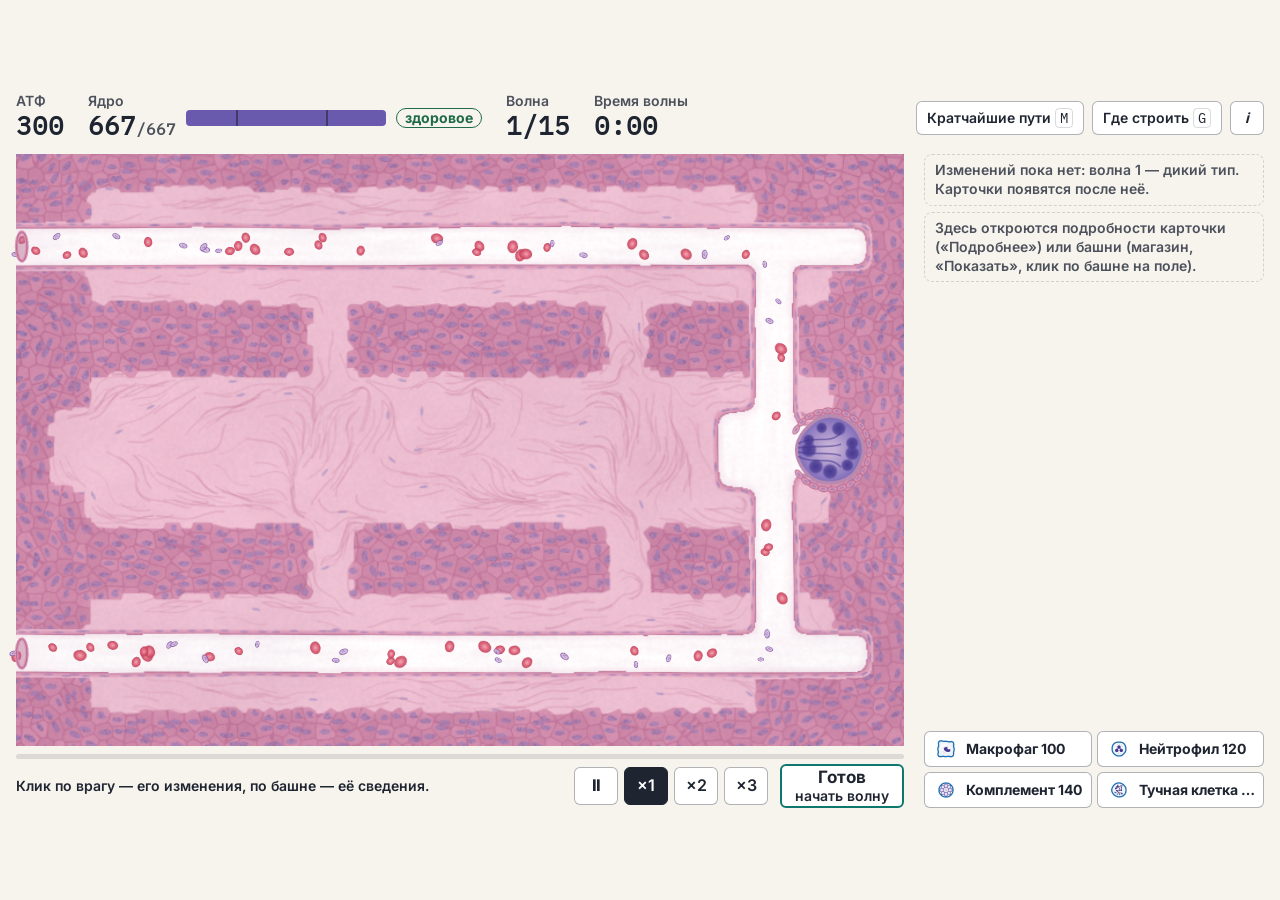
==== index.html @ c832f94b "Playtest build from e0ecde8" ====
<!doctype html>
<html lang="ru">
  <head>
    <meta charset="utf-8" />
    <meta name="viewport" content="width=device-width, initial-scale=1" />
    <title>Антиген</title>
    <script type="module" crossorigin src="./assets/main-DilLWO0G.js"></script>
    <link rel="modulepreload" crossorigin href="./assets/palette-DT21u18W.js">
    <link rel="modulepreload" crossorigin href="./assets/State-3sV0XrC-.js">
    <link rel="modulepreload" crossorigin href="./assets/MeshGeometry-Dhbknui1.js">
    <link rel="modulepreload" crossorigin href="./assets/split-Qk2FD0pM.js">
    <link rel="modulepreload" crossorigin href="./assets/playback-ByCJbk6J.js">
    <link rel="modulepreload" crossorigin href="./assets/dispatch-CXac1WGy.js">
    <link rel="modulepreload" crossorigin href="./assets/Filter-kB4V2wvN.js">
    <link rel="modulepreload" crossorigin href="./assets/palette-css-BY85Wzkj.js">
    <link rel="stylesheet" crossorigin href="./assets/split-1DLoqM17.css">
  </head>
  <!--
    `data-antigen-page` — метка страницы для спеков оснастки (T-0.6.6). Та же, что у `parity.html`, и
    по той же причине: `vite preview` отдаёт на ненайденный путь запасной `index.html` со статусом
    200, поэтому кода ответа для опознания страницы не хватает. Спек полного забега проверяет метку
    до ожидания хука — иначе подмена страницы читалась бы таймаутом ожидания, а не отказом.
  -->
  <body data-antigen-page="game">
    <!--
      Шесть элементов раскладки §14.3. Порядок в разметке — порядок колонок grid: канвас поля в
      первой, панель во второй. Четыре оставшихся слоя позиционируются абсолютно и из потока grid
      выпадают, поэтому их место в разметке на раскладку не влияет, а `z-index` задан в layout.css
      колонкой `z` той же таблицы.
    -->
    <div id="app">
      <canvas id="field"></canvas>
      <div id="panel"></div>
      <div id="hud"></div>
      <div id="screen"></div>
      <div id="modal"></div>
      <div id="toast"></div>
    </div>
  </body>
</html>
---- assets/split-1DLoqM17.css ----
@font-face{font-family:Inter;font-style:normal;font-weight:600;font-display:swap;src:url(../fonts/inter-semibold-latin-cyrillic.woff2) format("woff2")}@font-face{font-family:Inter;font-style:normal;font-weight:700;font-display:swap;src:url(../fonts/inter-bold-latin-cyrillic.woff2) format("woff2")}@font-face{font-family:IBM Plex Mono;font-style:normal;font-weight:400;font-display:swap;src:url(../fonts/ibm-plex-mono-regular-latin-cyrillic.woff2) format("woff2")}:root{--ui-scale: 1;font-size:calc(14px * var(--ui-scale))}:root{--font-ui: "Inter", system-ui, Arial, sans-serif;--font-mono: "IBM Plex Mono", ui-monospace, Menlo, monospace;--line: color-mix(in srgb, var(--c-ui) 16%, transparent);--line-strong: color-mix(in srgb, var(--c-ui) 35%, transparent);--shadow: color-mix(in srgb, var(--c-ink) 15%, transparent)}html,body{margin:0;height:100%}body{font-family:var(--font-ui);font-weight:600;color:var(--c-ui);background:var(--c-bg);overflow:hidden}@media (max-width: 959px),(max-height: 539px){body{overflow:auto}}#app{position:relative;height:100dvh}#app{min-width:720px;min-height:405px}#field{position:absolute;left:0;top:0;display:block}#hud{position:absolute;top:0;right:0;bottom:0;left:0;z-index:10;pointer-events:none}#hud button,#hud .bar{pointer-events:auto}#hud:has(.info[data-open=true]){z-index:25}#panel{position:absolute;z-index:20;pointer-events:auto;box-sizing:border-box}#panel,.bar,.chips,.ttag,.ctip,.note{transform-origin:0 0}.winnote{position:absolute;left:0;right:0;top:0;margin:0;padding:4px 12px;font-size:14px;line-height:20px;text-align:center;background:var(--c-ui);color:var(--c-surface)}#screen{position:absolute;top:0;right:0;bottom:0;left:0;z-index:30;pointer-events:auto}#modal{position:absolute;top:0;right:0;bottom:0;left:0;z-index:40;pointer-events:auto}#toast{position:absolute;top:0;right:0;bottom:0;left:0;z-index:50;pointer-events:none}#screen:empty,#modal:empty{pointer-events:none}button{font:600 14px var(--font-ui);color:var(--c-ui);background:var(--c-surface);border:1.5px solid var(--line-strong);border-radius:6px;padding:3px 10px;cursor:pointer;line-height:1.2}button:hover:not(:disabled){border-color:var(--c-ui)}button:disabled,button[aria-disabled=true]{color:var(--c-disabled-text);background:var(--c-disabled-bg);border-color:var(--line)}button:disabled{cursor:default}button[aria-pressed=true]{background:var(--c-ui);color:var(--c-surface);border-color:var(--c-ui)}:focus-visible{outline:3px solid var(--c-focus);outline-offset:2px}.kbd{font:400 14px var(--font-mono);border:1px solid var(--line);border-radius:4px;padding:0 4px;background:var(--c-surface);color:var(--c-ui)}button[aria-pressed=true] .kbd{background:transparent;color:var(--c-surface);border-color:color-mix(in srgb,var(--c-surface) 60%,transparent)}.ticon{width:22px;height:22px;flex:none}.top{position:absolute;box-sizing:border-box;display:flex;align-items:center;gap:24px}.stat{display:flex;flex-direction:column;line-height:1.05}.stat__k{font-size:14px;font-weight:600;color:var(--c-muted)}.stat__v{font:700 26px var(--font-mono);font-variant-numeric:tabular-nums}.stat__v small{font-size:16px;color:var(--c-muted)}.core{flex-direction:row;align-items:center;gap:10px}.corebar{position:relative;width:200px;height:16px;border-radius:4px;background:color-mix(in srgb,var(--c-ui) 12%,transparent);overflow:hidden}.corebar__fill{position:absolute;left:0;top:0;bottom:0;background:var(--c-core-bar)}.corebar[data-state=critical] .corebar__fill{background:var(--c-danger)}.corebar__loss{position:absolute;top:0;bottom:0;background:var(--c-core-loss)}.corebar__tick{position:absolute;top:0;bottom:0;width:2px;background:var(--c-ui);opacity:.55}.state-pill{font-size:14px;font-weight:700;padding:2px 8px;border-radius:10px;border:1.5px solid currentColor;white-space:nowrap}.state-pill[data-state=healthy]{color:var(--c-state-healthy)}.state-pill[data-state=damaged]{color:var(--c-state-damaged)}.state-pill[data-state=critical]{color:var(--c-surface);background:var(--c-state-critical);border-color:var(--c-state-critical)}.tools{margin-left:auto;display:flex;gap:8px;align-items:center}.tools button{white-space:nowrap;height:34px}.info{position:relative}.info__button{width:34px;padding:0;font-style:italic;font-weight:700}.info__tip{display:none;position:absolute;right:0;top:42px;width:320px;background:var(--c-surface);border:1px solid var(--line);border-radius:8px;padding:10px 12px;font-size:14px;line-height:1.4;box-shadow:0 4px 14px var(--shadow);z-index:5}.info__tip p{margin:0 0 6px}.info__seed{font-family:var(--font-mono)}.info[data-open=true] .info__tip{display:block}.top:has(.info[data-open=true]){z-index:1}.small .top{gap:14px}.small .stat__v{font-size:22px}.small .corebar{width:140px}.small .tools .kbd{display:none}.small .tools button{height:32px;padding:3px 8px}.panel{display:flex;flex-direction:column;gap:6px;height:100%;box-sizing:border-box;padding:0 0 2px;font-size:14px}.panel__head{margin:0;font-size:16px;font-weight:700;line-height:22px;flex:none}.panel__empty{margin:0;color:var(--c-muted);line-height:1.35;border:1.5px dashed var(--line);border-radius:8px;padding:6px 10px}.cards{display:flex;flex-direction:column;gap:6px;flex:none;margin:0;padding:0;list-style:none}.card{background:var(--c-surface);border:1.5px solid var(--line);border-radius:8px;padding:5px 9px 6px;display:flex;flex-direction:column;gap:3px;container-type:inline-size}.card__r1,.card__r3{display:flex;align-items:center;gap:8px;height:28px}.card__title{font-size:15px;font-weight:700;white-space:nowrap;flex:none}.card__count{flex:1;min-width:0;font-size:14px;color:var(--c-muted);white-space:nowrap;overflow:hidden;text-overflow:ellipsis}.card__count-short{display:none}@container (max-width: 250px){.card__count-full{display:none}.card__count-short{display:inline}}.card__r2{display:grid;grid-template-columns:minmax(0,1fr) auto;grid-template-rows:19px 26px;column-gap:8px;row-gap:1px;align-items:center;font-size:14px;line-height:19px}.card__change{grid-column:1 / 3;display:flex;gap:6px;min-width:0}.card__change b,.card__danger{white-space:nowrap;overflow:hidden;text-overflow:ellipsis}.card__gen{white-space:nowrap;color:var(--c-muted)}.card__danger{color:var(--c-muted)}.card__more{grid-column:2;grid-row:2;height:26px;padding:1px 9px}.card__answer{flex:1;min-width:0;font-size:14px;white-space:nowrap;overflow:hidden;text-overflow:ellipsis}.card button{flex:none;height:28px;padding:2px 9px;white-space:nowrap}.card__more[aria-expanded=true]{background:var(--c-open-bg);border-color:var(--c-accent);color:var(--c-ui)}.card[data-active=true]{border-color:var(--c-ui);box-shadow:0 0 0 2px var(--line-strong)}.card[data-open=true]{box-shadow:inset 4px 0 0 var(--c-accent)}.card[data-active=true][data-open=true]{box-shadow:0 0 0 2px var(--line-strong),inset 4px 0 0 var(--c-accent)}.card[data-linked=true]{outline:2px dashed var(--line-strong);outline-offset:-4px}.small .card__title{font-size:14px}.small .card button{padding:2px 7px}.small .panel__head{display:none}.small .panel,.small .cards,.small .lower{gap:5px}.small .card{padding:4px 8px 5px;gap:2px}.lower{flex:1;min-height:0;display:flex;flex-direction:column;gap:6px;position:relative}.dz{flex:1;min-height:0;overflow:hidden auto;overscroll-behavior:contain}.dz__below{position:sticky;bottom:0;text-align:right;font-size:14px;font-weight:600;line-height:20px;padding:10px 8px 0;background:linear-gradient(transparent,var(--c-bg) 55%);pointer-events:none}.hint{margin:0;font-size:14px;line-height:1.35;color:var(--c-muted);border:1.5px dashed var(--line);border-radius:8px;padding:6px 10px}.detail{position:relative;background:var(--c-surface);border:1.5px solid var(--c-ui);border-radius:8px;padding:6px 34px 8px 10px;font-size:14px;line-height:1.4}.detail__title{font-size:15px;font-weight:700;margin:0 0 2px}.detail p{margin:4px 0 0}.detail__note{color:var(--c-warn)}.detail__x,.ctip__x{position:absolute;right:4px;top:3px;border:0;background:none;font-size:20px;line-height:1;padding:2px 8px}.detail__x:hover,.ctip__x:hover{background:var(--c-hover-bg)}.pair{display:flex;align-items:center;gap:4px;flex-wrap:wrap;margin:2px 0}.pair canvas{height:40px;width:auto}.pair__look{color:var(--c-muted);margin-left:6px}.small .pair canvas,.small .pair__arrow{display:none}.dsw{display:flex;gap:4px;margin:0 0 4px}.dsw button{width:34px;height:30px;padding:0;display:grid;place-items:center}.shop{display:grid;grid-template-columns:1fr 1fr;gap:5px;flex:none}.shop__item{display:grid;grid-template-columns:26px 1fr;column-gap:7px;align-items:center;text-align:left;padding:3px 8px;min-height:36px}.shop__item .ticon{width:26px;height:26px}.shop__name{font-weight:700;white-space:nowrap;overflow:hidden;text-overflow:ellipsis}.shop__price{display:none;font:400 14px var(--font-mono)}.panel:is([data-mode=compact],[data-mode=tight]) .shop__price{display:block}.shop__role{display:none;grid-column:2;font-weight:600;color:var(--c-muted);white-space:nowrap;overflow:hidden;text-overflow:ellipsis}.shop__item[aria-pressed=true] .shop__role{color:color-mix(in srgb,var(--c-surface) 88%,transparent)}.roomy .panel[data-mode=stack] .shop__item{grid-template-rows:auto auto;min-height:46px}.roomy .panel[data-mode=stack] .shop__item .ticon{grid-row:1 / 3}.roomy .panel[data-mode=stack] .shop__role{display:block}.panel[data-mode=tight][data-detail=true] .shop{display:none}.panel:is([data-mode=compact],[data-mode=tight]) .shop{grid-template-columns:repeat(4,1fr);gap:4px}.panel:is([data-mode=compact],[data-mode=tight]) .shop__item{position:relative;grid-template-columns:1fr;justify-items:center;row-gap:1px;padding:3px 2px;min-height:46px}.panel:is([data-mode=compact],[data-mode=tight]) .shop__name{display:none}.panel:is([data-mode=compact],[data-mode=tight]) .shop__item:is(:hover,:focus-visible):after{content:attr(data-name);position:absolute;bottom:calc(100% + 5px);left:50%;transform:translate(-50%);background:var(--c-ui);color:var(--c-surface);font:600 14px var(--font-ui);padding:2px 8px;border-radius:5px;white-space:nowrap;z-index:6;pointer-events:none}.panel:is([data-mode=compact],[data-mode=tight]) .shop__item:first-child:is(:hover,:focus-visible):after{left:0;transform:none}.panel:is([data-mode=compact],[data-mode=tight]) .shop__item:last-child:is(:hover,:focus-visible):after{left:auto;right:0;transform:none}.bottom{position:absolute;box-sizing:border-box;display:flex;align-items:center;gap:12px;padding-top:8px}.pbar{position:absolute;left:0;right:0;top:0;height:5px;background:color-mix(in srgb,var(--c-ui) 12%,transparent);border-radius:3px;overflow:hidden}.pbar__fill{display:block;height:100%;width:0;background:var(--c-accent)}.status{flex:1;min-width:0;font-size:14px;line-height:18px;max-height:36px;overflow:hidden}.status__pause{font-weight:700;border:1.5px solid var(--c-ui);border-radius:5px;padding:0 5px;margin-right:6px}.speed{display:flex;gap:6px;flex:none}.speed button{min-width:44px;height:38px;font-size:16px}.ready{flex:none;width:124px;height:44px;font-size:17px;font-weight:700;display:flex;flex-direction:column;align-items:center;justify-content:center;border:2px solid var(--c-accent)}.ready small{font-size:14px;font-weight:600;white-space:nowrap}.small .bottom{gap:8px}.small .speed{gap:4px}.small .speed button{min-width:38px;height:34px;padding:2px 6px}.small .ready{width:104px;height:40px;font-size:15px;padding:2px 4px}.chips{position:absolute;display:flex;flex-wrap:wrap;justify-content:flex-end;gap:6px;pointer-events:none}.chip{background:color-mix(in srgb,var(--c-surface) 95%,transparent);border:1px solid var(--line);border-radius:6px;padding:1px 8px;font-size:14px;line-height:20px;white-space:nowrap;box-shadow:0 1px 4px var(--shadow)}.chip__sw{display:inline-block;width:14px;height:14px;border-radius:3px;vertical-align:-2px;margin:0 4px 0 6px;box-sizing:border-box}.chip__sw[data-kind=ok]{background:color-mix(in srgb,var(--c-build-ok) 16%,transparent);border:2px solid var(--c-build-ok-edge)}.chip__sw[data-kind=busy]{border:2px solid var(--c-ally)}.chip__sw[data-kind=path]{background:repeating-linear-gradient(135deg,var(--c-path-hatch) 0 2px,transparent 2px 6px)}.chip__sw[data-kind=arrow]{width:18px;height:12px;margin:0 6px 0 0;vertical-align:-1px;border-radius:0;background:var(--c-route-main);clip-path:polygon(0 40%,60% 40%,60% 5%,100% 50%,60% 95%,60% 60%,0 60%)}.ttag{position:absolute;font-size:14px;font-weight:700;color:var(--c-surface);background:var(--c-tower-tag);border-radius:5px;padding:1px 8px;white-space:nowrap;box-shadow:0 1px 4px var(--shadow);pointer-events:none}.ctip{position:absolute;box-sizing:border-box;background:var(--c-surface);border:1.5px solid var(--c-ui);border-radius:8px;padding:8px 10px;font-size:14px;line-height:1.35;width:260px;box-shadow:0 4px 14px var(--shadow)}.ctip__head{display:block;font-size:15px;font-weight:700;padding-right:26px}.ctip__sub{color:var(--c-muted)}.ctip ul{margin:4px 0 0;padding-left:18px}.small .ctip{width:230px}.note{position:absolute;margin:0;background:var(--c-ui);color:var(--c-surface);border-radius:8px;padding:7px 11px;font-size:14px;max-width:340px}
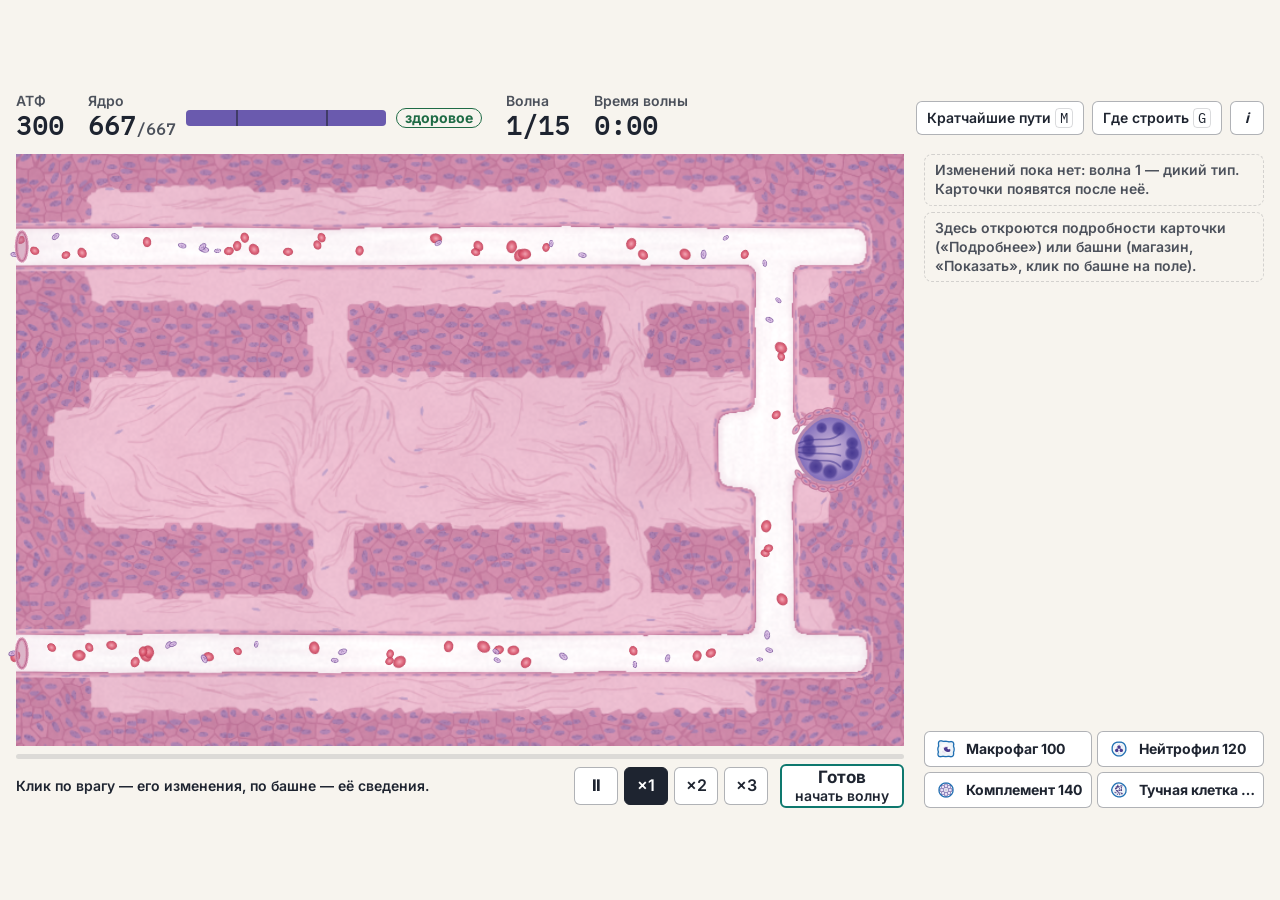
==== commit c425c36f: "Playtest build from b013c5e" ====
--- a/index.html
+++ b/index.html
@@ -4,15 +4,15 @@
     <meta charset="utf-8" />
     <meta name="viewport" content="width=device-width, initial-scale=1" />
     <title>Антиген</title>
-    <script type="module" crossorigin src="./assets/main-DilLWO0G.js"></script>
-    <link rel="modulepreload" crossorigin href="./assets/palette-DT21u18W.js">
+    <script type="module" crossorigin src="./assets/main-BHMybzFC.js"></script>
+    <link rel="modulepreload" crossorigin href="./assets/palette-DjlnZZjb.js">
     <link rel="modulepreload" crossorigin href="./assets/State-3sV0XrC-.js">
-    <link rel="modulepreload" crossorigin href="./assets/MeshGeometry-Dhbknui1.js">
-    <link rel="modulepreload" crossorigin href="./assets/split-Qk2FD0pM.js">
-    <link rel="modulepreload" crossorigin href="./assets/playback-ByCJbk6J.js">
-    <link rel="modulepreload" crossorigin href="./assets/dispatch-CXac1WGy.js">
-    <link rel="modulepreload" crossorigin href="./assets/Filter-kB4V2wvN.js">
-    <link rel="modulepreload" crossorigin href="./assets/palette-css-BY85Wzkj.js">
+    <link rel="modulepreload" crossorigin href="./assets/MeshGeometry-Clv7HxyO.js">
+    <link rel="modulepreload" crossorigin href="./assets/split-DsLal9C8.js">
+    <link rel="modulepreload" crossorigin href="./assets/playback-_tW5MtfE.js">
+    <link rel="modulepreload" crossorigin href="./assets/dispatch-Bpbj_4_V.js">
+    <link rel="modulepreload" crossorigin href="./assets/Filter-B0BjdHb_.js">
+    <link rel="modulepreload" crossorigin href="./assets/palette-css-MkueVC5z.js">
     <link rel="stylesheet" crossorigin href="./assets/split-1DLoqM17.css">
   </head>
   <!--
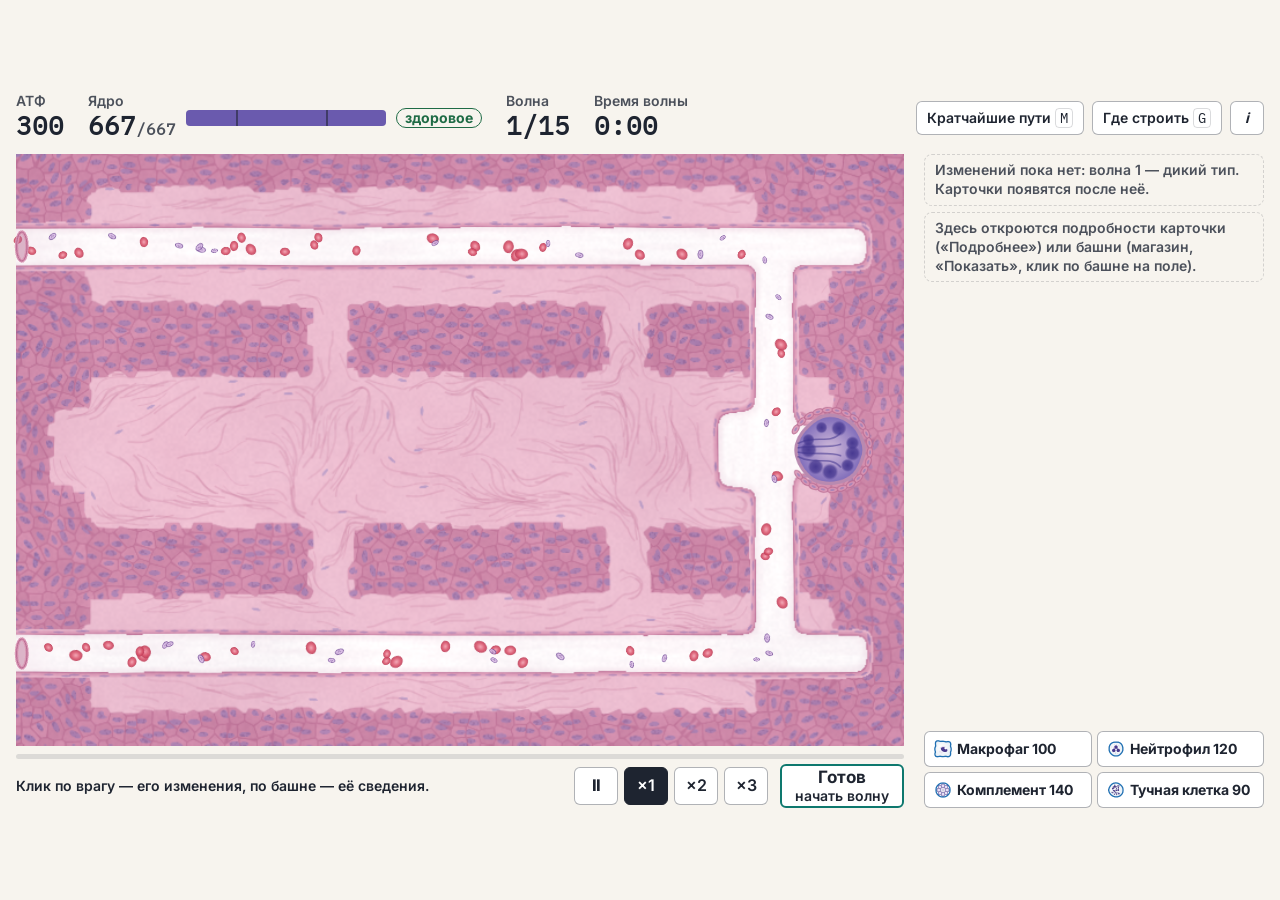
==== commit 9e1033f3: "Playtest build from 42fc6c6" ====
--- a/index.html
+++ b/index.html
@@ -4,16 +4,16 @@
     <meta charset="utf-8" />
     <meta name="viewport" content="width=device-width, initial-scale=1" />
     <title>Антиген</title>
-    <script type="module" crossorigin src="./assets/main-BHMybzFC.js"></script>
-    <link rel="modulepreload" crossorigin href="./assets/palette-DjlnZZjb.js">
+    <script type="module" crossorigin src="./assets/main-p2T0M4fo.js"></script>
+    <link rel="modulepreload" crossorigin href="./assets/palette-DziXXfuJ.js">
     <link rel="modulepreload" crossorigin href="./assets/State-3sV0XrC-.js">
-    <link rel="modulepreload" crossorigin href="./assets/MeshGeometry-Clv7HxyO.js">
-    <link rel="modulepreload" crossorigin href="./assets/split-DsLal9C8.js">
-    <link rel="modulepreload" crossorigin href="./assets/playback-_tW5MtfE.js">
-    <link rel="modulepreload" crossorigin href="./assets/dispatch-Bpbj_4_V.js">
-    <link rel="modulepreload" crossorigin href="./assets/Filter-B0BjdHb_.js">
-    <link rel="modulepreload" crossorigin href="./assets/palette-css-MkueVC5z.js">
-    <link rel="stylesheet" crossorigin href="./assets/split-1DLoqM17.css">
+    <link rel="modulepreload" crossorigin href="./assets/MeshGeometry-62FkvZzO.js">
+    <link rel="modulepreload" crossorigin href="./assets/split-k0N1a-hd.js">
+    <link rel="modulepreload" crossorigin href="./assets/playback-Cn08gkO4.js">
+    <link rel="modulepreload" crossorigin href="./assets/dispatch-kB43KHU3.js">
+    <link rel="modulepreload" crossorigin href="./assets/Filter-qYrCkX9J.js">
+    <link rel="modulepreload" crossorigin href="./assets/palette-css-D6oZq8pp.js">
+    <link rel="stylesheet" crossorigin href="./assets/split-C1EsNwMP.css">
   </head>
   <!--
     `data-antigen-page` — метка страницы для спеков оснастки (T-0.6.6). Та же, что у `parity.html`, и
--- a/assets/split-C1EsNwMP.css
+++ b/assets/split-C1EsNwMP.css
@@ -0,0 +1 @@
+@font-face{font-family:Inter;font-style:normal;font-weight:600;font-display:swap;src:url(../fonts/inter-semibold-latin-cyrillic.woff2) format("woff2")}@font-face{font-family:Inter;font-style:normal;font-weight:700;font-display:swap;src:url(../fonts/inter-bold-latin-cyrillic.woff2) format("woff2")}@font-face{font-family:IBM Plex Mono;font-style:normal;font-weight:400;font-display:swap;src:url(../fonts/ibm-plex-mono-regular-latin-cyrillic.woff2) format("woff2")}:root{--ui-scale: 1;font-size:calc(14px * var(--ui-scale))}:root{--font-ui: "Inter", system-ui, Arial, sans-serif;--font-mono: "IBM Plex Mono", ui-monospace, Menlo, monospace;--line: color-mix(in srgb, var(--c-ui) 16%, transparent);--line-strong: color-mix(in srgb, var(--c-ui) 35%, transparent);--shadow: color-mix(in srgb, var(--c-ink) 15%, transparent)}html,body{margin:0;height:100%}body{font-family:var(--font-ui);font-weight:600;color:var(--c-ui);background:var(--c-bg);overflow:hidden}@media (max-width: 959px),(max-height: 539px){body{overflow:auto}}#app{position:relative;height:100dvh}#app{min-width:720px;min-height:405px}#field{position:absolute;left:0;top:0;display:block}#hud{position:absolute;top:0;right:0;bottom:0;left:0;z-index:10;pointer-events:none}#hud button,#hud .bar{pointer-events:auto}#hud:has(.info[data-open=true]){z-index:25}#panel{position:absolute;z-index:20;pointer-events:auto;box-sizing:border-box}#panel,.bar,.chips,.ttag,.ctip,.note{transform-origin:0 0}.winnote{position:absolute;left:0;right:0;top:0;margin:0;padding:4px 12px;font-size:14px;line-height:20px;text-align:center;background:var(--c-ui);color:var(--c-surface)}#screen{position:absolute;top:0;right:0;bottom:0;left:0;z-index:30;pointer-events:auto}#modal{position:absolute;top:0;right:0;bottom:0;left:0;z-index:40;pointer-events:auto}#toast{position:absolute;top:0;right:0;bottom:0;left:0;z-index:50;pointer-events:none}#screen:empty,#modal:empty{pointer-events:none}button{font:600 14px var(--font-ui);color:var(--c-ui);background:var(--c-surface);border:1.5px solid var(--line-strong);border-radius:6px;padding:3px 10px;cursor:pointer;line-height:1.2}button:hover:not(:disabled){border-color:var(--c-ui)}button:disabled,button[aria-disabled=true]{color:var(--c-disabled-text);background:var(--c-disabled-bg);border-color:var(--line)}button:disabled{cursor:default}button[aria-pressed=true]{background:var(--c-ui);color:var(--c-surface);border-color:var(--c-ui)}:focus-visible{outline:3px solid var(--c-focus);outline-offset:2px}.kbd{font:400 14px var(--font-mono);border:1px solid var(--line);border-radius:4px;padding:0 4px;background:var(--c-surface);color:var(--c-ui)}button[aria-pressed=true] .kbd{background:transparent;color:var(--c-surface);border-color:color-mix(in srgb,var(--c-surface) 60%,transparent)}.ticon{width:22px;height:22px;flex:none}.top{position:absolute;box-sizing:border-box;display:flex;align-items:center;gap:24px}.stat{display:flex;flex-direction:column;line-height:1.05}.stat__k{font-size:14px;font-weight:600;color:var(--c-muted)}.stat__v{font:700 26px var(--font-mono);font-variant-numeric:tabular-nums}.stat__v small{font-size:16px;color:var(--c-muted)}.stat__gain:not(:empty){margin-left:6px;cursor:help}.core{flex-direction:row;align-items:center;gap:10px}.corebar{position:relative;width:200px;height:16px;border-radius:4px;background:color-mix(in srgb,var(--c-ui) 12%,transparent);overflow:hidden}.corebar__fill{position:absolute;left:0;top:0;bottom:0;background:var(--c-core-bar)}.corebar[data-state=critical] .corebar__fill{background:var(--c-danger)}.corebar__loss{position:absolute;top:0;bottom:0;background:var(--c-core-loss)}.corebar__tick{position:absolute;top:0;bottom:0;width:2px;background:var(--c-ui);opacity:.55}.state-pill{font-size:14px;font-weight:700;padding:2px 8px;border-radius:10px;border:1.5px solid currentColor;white-space:nowrap}.state-pill[data-state=healthy]{color:var(--c-state-healthy)}.state-pill[data-state=damaged]{color:var(--c-state-damaged)}.state-pill[data-state=critical]{color:var(--c-surface);background:var(--c-state-critical);border-color:var(--c-state-critical)}.tools{margin-left:auto;display:flex;gap:8px;align-items:center}.tools button{white-space:nowrap;height:34px}.info{position:relative}.info__button{width:34px;padding:0;font-style:italic;font-weight:700}.info__tip{display:none;position:absolute;right:0;top:42px;width:320px;background:var(--c-surface);border:1px solid var(--line);border-radius:8px;padding:10px 12px;font-size:14px;line-height:1.4;box-shadow:0 4px 14px var(--shadow);z-index:5}.info__tip p{margin:0 0 6px}.info__seed{font-family:var(--font-mono)}.info[data-open=true] .info__tip{display:block}.top:has(.info[data-open=true]){z-index:1}.small .top{gap:14px}.small .stat__v{font-size:22px}.small .corebar{width:140px}.small .tools .kbd{display:none}.small .tools button{height:32px;padding:3px 8px}.panel{display:flex;flex-direction:column;gap:6px;height:100%;box-sizing:border-box;padding:0 0 2px;font-size:14px}.panel__head{margin:0;font-size:16px;font-weight:700;line-height:22px;flex:none}.panel__empty{margin:0;color:var(--c-muted);line-height:1.35;border:1.5px dashed var(--line);border-radius:8px;padding:6px 10px}.cards{display:flex;flex-direction:column;gap:6px;flex:none;margin:0;padding:0;list-style:none}.card{background:var(--c-surface);border:1.5px solid var(--line);border-radius:8px;padding:5px 9px 6px;display:flex;flex-direction:column;gap:3px}.card__r1,.card__r3{display:flex;align-items:center;gap:8px;height:28px}.card__title{font-size:15px;font-weight:700;white-space:nowrap;flex:none}.card__count{flex:1;min-width:0;font-size:14px;color:var(--c-muted);white-space:nowrap;overflow:hidden;text-overflow:ellipsis}.card__count-short,.card__count[data-short=true] .card__count-full{display:none}.card__count[data-short=true] .card__count-short{display:inline}.card__r2{display:grid;grid-template-columns:minmax(0,1fr) auto;grid-template-rows:19px 26px;column-gap:8px;row-gap:1px;align-items:center;font-size:14px;line-height:19px}.card__change{grid-column:1 / 3;display:flex;gap:6px;min-width:0}.card__change b,.card__danger{white-space:nowrap;overflow:hidden;text-overflow:ellipsis}.card__gen{white-space:nowrap;color:var(--c-muted)}.card__danger{color:var(--c-muted)}.card__more{grid-column:2;grid-row:2;height:26px;padding:1px 9px}.card__answer{flex:1;min-width:0;font-size:14px;white-space:nowrap;overflow:hidden;text-overflow:ellipsis}.card button{flex:none;height:28px;padding:2px 9px;white-space:nowrap}.card__more[aria-expanded=true]{background:var(--c-open-bg);border-color:var(--c-accent);color:var(--c-ui)}.card[data-active=true]{border-color:var(--c-ui);box-shadow:0 0 0 2px var(--line-strong)}.card[data-open=true]{box-shadow:inset 4px 0 0 var(--c-accent)}.card[data-active=true][data-open=true]{box-shadow:0 0 0 2px var(--line-strong),inset 4px 0 0 var(--c-accent)}.card[data-linked=true]{outline:2px dashed var(--line-strong);outline-offset:-4px}.small .card__title{font-size:14px}.small .card button{padding:2px 7px}.small .panel__head{display:none}.small .panel,.small .cards,.small .lower{gap:5px}.small .card{padding:4px 8px 5px;gap:2px}.lower{flex:1;min-height:0;display:flex;flex-direction:column;gap:6px;position:relative}.dz{flex:1;min-height:0;overflow:hidden auto;overscroll-behavior:contain}.dz__below{position:sticky;bottom:0;text-align:right;font-size:14px;font-weight:600;line-height:20px;padding:10px 8px 0;background:linear-gradient(transparent,var(--c-bg) 55%);pointer-events:none}.hint{margin:0;font-size:14px;line-height:1.35;color:var(--c-muted);border:1.5px dashed var(--line);border-radius:8px;padding:6px 10px}.detail{position:relative;background:var(--c-surface);border:1.5px solid var(--c-ui);border-radius:8px;padding:6px 34px 8px 10px;font-size:14px;line-height:1.4}.detail__title{font-size:15px;font-weight:700;margin:0 0 2px}.detail p{margin:4px 0 0}.detail__note{color:var(--c-warn)}.detail__x,.ctip__x{position:absolute;right:4px;top:3px;border:0;background:none;font-size:20px;line-height:1;padding:2px 8px}.detail__x:hover,.ctip__x:hover{background:var(--c-hover-bg)}.pair{display:flex;align-items:center;gap:4px;flex-wrap:wrap;margin:2px 0}.pair canvas{height:40px;width:auto}.pair__look{color:var(--c-muted);margin-left:6px}.small .pair canvas,.small .pair__arrow{display:none}.dsw{display:flex;gap:4px;margin:0 0 4px}.dsw button{width:34px;height:30px;padding:0;display:grid;place-items:center}.shop{display:grid;grid-template-columns:1fr 1fr;gap:5px;flex:none;container:shop / inline-size}.shop__item{display:grid;grid-template-columns:26px 1fr;column-gap:7px;align-items:center;text-align:left;padding:3px 8px;min-height:36px}.shop__item .ticon{width:26px;height:26px}.shop__name{font-weight:700;white-space:nowrap;overflow:hidden;text-overflow:ellipsis}.shop__price{display:none;font:400 14px var(--font-mono)}.panel:is([data-mode=compact],[data-mode=tight]) .shop__price{display:block}.shop__role{display:none;grid-column:2;font-weight:600;color:var(--c-muted);white-space:nowrap;overflow:hidden;text-overflow:ellipsis}.shop__item[aria-pressed=true] .shop__role{color:color-mix(in srgb,var(--c-surface) 88%,transparent)}.roomy .panel[data-mode=stack] .shop__item{grid-template-rows:auto auto;min-height:46px}.roomy .panel[data-mode=stack] .shop__item .ticon{grid-row:1 / 3}.roomy .panel[data-mode=stack] .shop__role{display:block}@container shop (max-width: 352px){.panel[data-mode=stack] .shop__item{grid-template-columns:22px 1fr;column-gap:5px;padding:3px 5px}.panel[data-mode=stack] .shop__item .ticon{width:22px;height:22px}.roomy .panel[data-mode=stack] .shop__item .ticon{grid-row:auto}.roomy .panel[data-mode=stack] .shop__role{grid-column:1 / 3}}.panel[data-mode=tight][data-detail=true] .shop{display:none}.panel:is([data-mode=compact],[data-mode=tight]) .shop{grid-template-columns:repeat(4,1fr);gap:4px}.panel:is([data-mode=compact],[data-mode=tight]) .shop__item{position:relative;grid-template-columns:1fr;justify-items:center;row-gap:1px;padding:3px 2px;min-height:46px}.panel:is([data-mode=compact],[data-mode=tight]) .shop__name{display:none}.panel:is([data-mode=compact],[data-mode=tight]) .shop__item:is(:hover,:focus-visible):after{content:attr(data-name);position:absolute;bottom:calc(100% + 5px);left:50%;transform:translate(-50%);background:var(--c-ui);color:var(--c-surface);font:600 14px var(--font-ui);padding:2px 8px;border-radius:5px;white-space:nowrap;z-index:6;pointer-events:none}.panel:is([data-mode=compact],[data-mode=tight]) .shop__item:first-child:is(:hover,:focus-visible):after{left:0;transform:none}.panel:is([data-mode=compact],[data-mode=tight]) .shop__item:last-child:is(:hover,:focus-visible):after{left:auto;right:0;transform:none}.bottom{position:absolute;box-sizing:border-box;display:flex;align-items:center;gap:12px;padding-top:8px}.pbar{position:absolute;left:0;right:0;top:0;height:5px;background:color-mix(in srgb,var(--c-ui) 12%,transparent);border-radius:3px;overflow:hidden}.pbar__fill{display:block;height:100%;width:0;background:var(--c-accent)}.status{flex:1;min-width:0;font-size:14px;line-height:18px;max-height:36px;overflow:hidden}.status__pause{font-weight:700;border:1.5px solid var(--c-ui);border-radius:5px;padding:0 5px;margin-right:6px}.speed{display:flex;gap:6px;flex:none}.speed button{min-width:44px;height:38px;font-size:16px}.ready{flex:none;width:124px;height:44px;font-size:17px;font-weight:700;display:flex;flex-direction:column;align-items:center;justify-content:center;border:2px solid var(--c-accent)}.ready small{font-size:14px;font-weight:600;white-space:nowrap}.small .bottom{gap:8px}.small .speed{gap:4px}.small .speed button{min-width:38px;height:34px;padding:2px 6px}.small .ready{width:104px;height:40px;font-size:15px;padding:2px 4px}.chips{position:absolute;display:flex;flex-wrap:wrap;justify-content:flex-end;gap:6px;pointer-events:none}.chip{background:color-mix(in srgb,var(--c-surface) 95%,transparent);border:1px solid var(--line);border-radius:6px;padding:1px 8px;font-size:14px;line-height:20px;white-space:nowrap;box-shadow:0 1px 4px var(--shadow)}.chip__sw{display:inline-block;width:14px;height:14px;border-radius:3px;vertical-align:-2px;margin:0 4px 0 6px;box-sizing:border-box}.chip__sw[data-kind=ok]{background:color-mix(in srgb,var(--c-build-ok) 16%,transparent);border:2px solid var(--c-build-ok-edge)}.chip__sw[data-kind=busy]{border:2px solid var(--c-ally)}.chip__sw[data-kind=path]{background:repeating-linear-gradient(135deg,var(--c-path-hatch) 0 2px,transparent 2px 6px)}.chip__sw[data-kind=arrow]{width:18px;height:12px;margin:0 6px 0 0;vertical-align:-1px;border-radius:0;background:var(--c-route-main);clip-path:polygon(0 40%,60% 40%,60% 5%,100% 50%,60% 95%,60% 60%,0 60%)}.ttag{position:absolute;font-size:14px;font-weight:700;color:var(--c-surface);background:var(--c-tower-tag);border-radius:5px;padding:1px 8px;white-space:nowrap;box-shadow:0 1px 4px var(--shadow);pointer-events:none}.ctip{position:absolute;box-sizing:border-box;background:var(--c-surface);border:1.5px solid var(--c-ui);border-radius:8px;padding:8px 10px;font-size:14px;line-height:1.35;width:260px;box-shadow:0 4px 14px var(--shadow)}.ctip__head{display:block;font-size:15px;font-weight:700;padding-right:26px}.ctip__sub{color:var(--c-muted)}.ctip ul{margin:4px 0 0;padding-left:18px}.small .ctip{width:230px}.note{position:absolute;margin:0;background:var(--c-ui);color:var(--c-surface);border-radius:8px;padding:7px 11px;font-size:14px;max-width:340px}
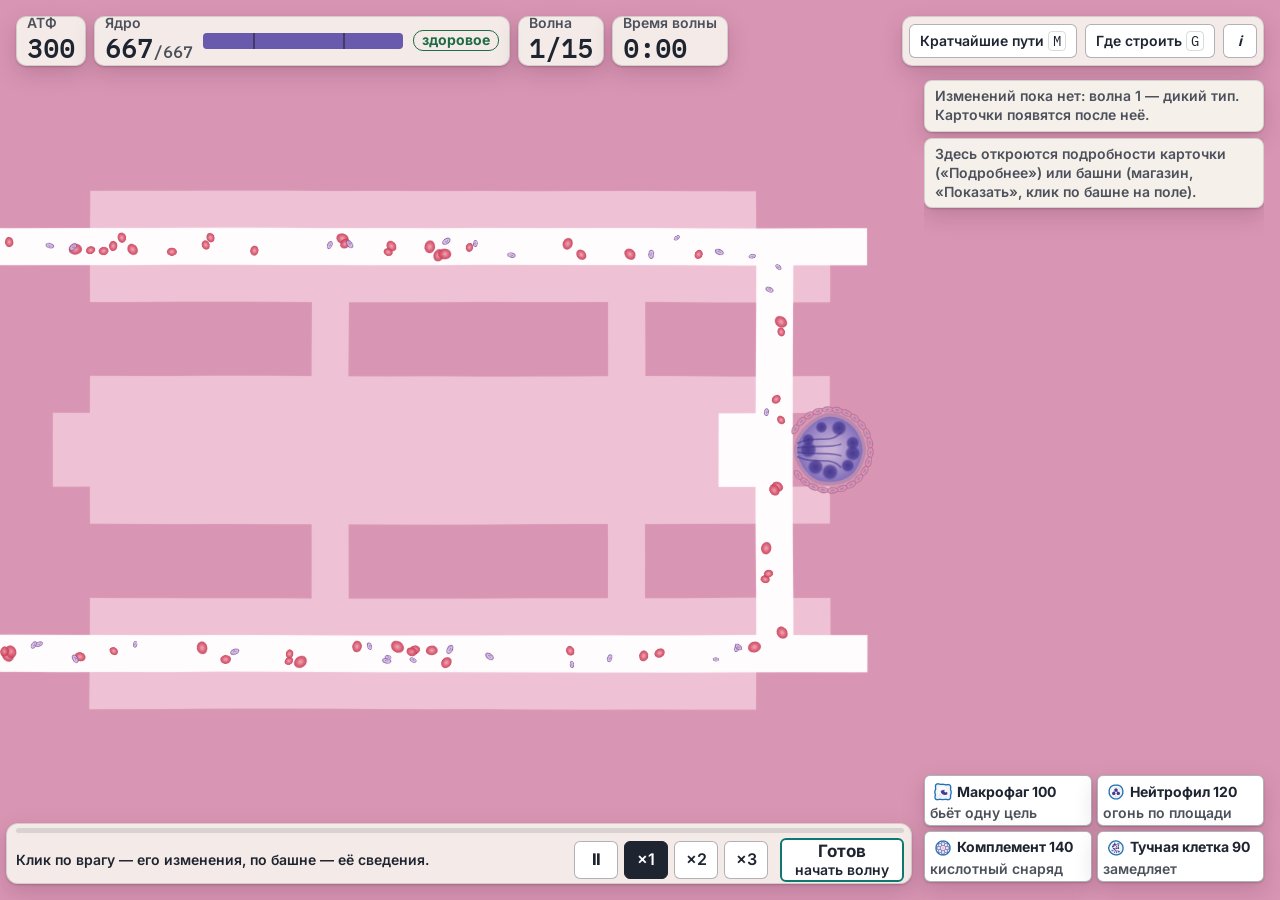
==== commit 3113ae21: "Playtest build from 788cec7" ====
--- a/index.html
+++ b/index.html
@@ -4,16 +4,16 @@
     <meta charset="utf-8" />
     <meta name="viewport" content="width=device-width, initial-scale=1" />
     <title>Антиген</title>
-    <script type="module" crossorigin src="./assets/main-p2T0M4fo.js"></script>
-    <link rel="modulepreload" crossorigin href="./assets/palette-DziXXfuJ.js">
+    <script type="module" crossorigin src="./assets/main-DI6NTLeI.js"></script>
+    <link rel="modulepreload" crossorigin href="./assets/palette-BxPpGKaI.js">
     <link rel="modulepreload" crossorigin href="./assets/State-3sV0XrC-.js">
-    <link rel="modulepreload" crossorigin href="./assets/MeshGeometry-62FkvZzO.js">
-    <link rel="modulepreload" crossorigin href="./assets/split-k0N1a-hd.js">
-    <link rel="modulepreload" crossorigin href="./assets/playback-Cn08gkO4.js">
-    <link rel="modulepreload" crossorigin href="./assets/dispatch-kB43KHU3.js">
-    <link rel="modulepreload" crossorigin href="./assets/Filter-qYrCkX9J.js">
-    <link rel="modulepreload" crossorigin href="./assets/palette-css-D6oZq8pp.js">
-    <link rel="stylesheet" crossorigin href="./assets/split-C1EsNwMP.css">
+    <link rel="modulepreload" crossorigin href="./assets/MeshGeometry-BpYl6XoX.js">
+    <link rel="modulepreload" crossorigin href="./assets/split-DhdfVtsW.js">
+    <link rel="modulepreload" crossorigin href="./assets/playback-J6x4N889.js">
+    <link rel="modulepreload" crossorigin href="./assets/dispatch-C2xiWfiB.js">
+    <link rel="modulepreload" crossorigin href="./assets/Filter-BqeGcKPV.js">
+    <link rel="modulepreload" crossorigin href="./assets/palette-css-CaSkzE4H.js">
+    <link rel="stylesheet" crossorigin href="./assets/split-Cw4qb8jU.css">
   </head>
   <!--
     `data-antigen-page` — метка страницы для спеков оснастки (T-0.6.6). Та же, что у `parity.html`, и
--- a/assets/split-Cw4qb8jU.css
+++ b/assets/split-Cw4qb8jU.css
@@ -0,0 +1 @@
+@font-face{font-family:Inter;font-style:normal;font-weight:600;font-display:swap;src:url(../fonts/inter-semibold-latin-cyrillic.woff2) format("woff2")}@font-face{font-family:Inter;font-style:normal;font-weight:700;font-display:swap;src:url(../fonts/inter-bold-latin-cyrillic.woff2) format("woff2")}@font-face{font-family:IBM Plex Mono;font-style:normal;font-weight:400;font-display:swap;src:url(../fonts/ibm-plex-mono-regular-latin-cyrillic.woff2) format("woff2")}:root{--ui-scale: 1;font-size:calc(14px * var(--ui-scale))}:root{--font-ui: "Inter", system-ui, Arial, sans-serif;--font-mono: "IBM Plex Mono", ui-monospace, Menlo, monospace;--line: color-mix(in srgb, var(--c-ui) 16%, transparent);--line-strong: color-mix(in srgb, var(--c-ui) 35%, transparent);--shadow: color-mix(in srgb, var(--c-ink) 15%, transparent)}html,body{margin:0;height:100%}body{font-family:var(--font-ui);font-weight:600;color:var(--c-ui);background:var(--c-bg);overflow:hidden}@media (max-width: 959px),(max-height: 539px){body{overflow:auto}}#app{position:relative;height:100dvh}#app{min-width:720px;min-height:405px}#field{position:absolute;left:0;top:0;display:block}#hud{position:absolute;top:0;right:0;bottom:0;left:0;z-index:10;pointer-events:none}#hud button,#hud .bar{pointer-events:auto}#hud:has(.info[data-open=true]){z-index:25}#panel{position:absolute;z-index:20;pointer-events:auto;box-sizing:border-box}#panel,.bar,.chips,.ttag,.ctip,.note{transform-origin:0 0}.winnote{position:absolute;left:0;right:0;top:0;margin:0;padding:4px 12px;font-size:14px;line-height:20px;text-align:center;background:var(--c-ui);color:var(--c-surface)}#screen{position:absolute;top:0;right:0;bottom:0;left:0;z-index:30;pointer-events:auto}#modal{position:absolute;top:0;right:0;bottom:0;left:0;z-index:40;pointer-events:auto}#toast{position:absolute;top:0;right:0;bottom:0;left:0;z-index:50;pointer-events:none}#screen:empty,#modal:empty{pointer-events:none}button{font:600 14px var(--font-ui);color:var(--c-ui);background:var(--c-surface);border:1.5px solid var(--line-strong);border-radius:6px;padding:3px 10px;cursor:pointer;line-height:1.2}button:hover:not(:disabled){border-color:var(--c-ui)}button:disabled,button[aria-disabled=true]{color:var(--c-disabled-text);background:var(--c-disabled-bg);border-color:var(--line)}button:disabled{cursor:default}button[aria-pressed=true]{background:var(--c-ui);color:var(--c-surface);border-color:var(--c-ui)}:focus-visible{outline:3px solid var(--c-focus);outline-offset:2px}.kbd{font:400 14px var(--font-mono);border:1px solid var(--line);border-radius:4px;padding:0 4px;background:var(--c-surface);color:var(--c-ui)}button[aria-pressed=true] .kbd{background:transparent;color:var(--c-surface);border-color:color-mix(in srgb,var(--c-surface) 60%,transparent)}.ticon{width:22px;height:22px;flex:none}.top{position:absolute;box-sizing:border-box;display:flex;align-items:center;gap:24px}.stat{display:flex;flex-direction:column;line-height:1.05}.stat__k{font-size:14px;font-weight:600;color:var(--c-muted)}.stat__v{font:700 26px var(--font-mono);font-variant-numeric:tabular-nums}.stat__v small{font-size:16px;color:var(--c-muted)}.stat__gain:not(:empty){margin-left:6px;cursor:help}.core{flex-direction:row;align-items:center;gap:10px}.corebar{position:relative;width:200px;height:16px;border-radius:4px;background:color-mix(in srgb,var(--c-ui) 12%,transparent);overflow:hidden}.corebar__fill{position:absolute;left:0;top:0;bottom:0;background:var(--c-core-bar)}.corebar[data-state=critical] .corebar__fill{background:var(--c-danger)}.corebar__loss{position:absolute;top:0;bottom:0;background:var(--c-core-loss)}.corebar__tick{position:absolute;top:0;bottom:0;width:2px;background:var(--c-ui);opacity:.55}.state-pill{font-size:14px;font-weight:700;padding:2px 8px;border-radius:10px;border:1.5px solid currentColor;white-space:nowrap}.state-pill[data-state=healthy]{color:var(--c-state-healthy)}.state-pill[data-state=damaged]{color:var(--c-state-damaged)}.state-pill[data-state=critical]{color:var(--c-surface);background:var(--c-state-critical);border-color:var(--c-state-critical)}.tools{margin-left:auto;display:flex;gap:8px;align-items:center}.tools button{white-space:nowrap;height:34px}.info{position:relative}.info__button{width:34px;padding:0;font-style:italic;font-weight:700}.info__tip{display:none;position:absolute;right:0;top:42px;width:320px;background:var(--c-surface);border:1px solid var(--line);border-radius:8px;padding:10px 12px;font-size:14px;line-height:1.4;box-shadow:0 4px 14px var(--shadow);z-index:5}.info__tip p{margin:0 0 6px}.info__seed{font-family:var(--font-mono)}.info[data-open=true] .info__tip{display:block}.top:has(.info[data-open=true]){z-index:1}.small .top{gap:14px}.small .stat__v{font-size:22px}.small .corebar{width:140px}.small .tools .kbd{display:none}.small .tools button{height:32px;padding:3px 8px}.panel{display:flex;flex-direction:column;gap:6px;height:100%;box-sizing:border-box;padding:0 0 2px;font-size:14px}.panel__head{margin:0;font-size:16px;font-weight:700;line-height:22px;flex:none}.panel__empty{margin:0;color:var(--c-muted);line-height:1.35;border:1.5px dashed var(--line);border-radius:8px;padding:6px 10px}.cards{display:flex;flex-direction:column;gap:6px;flex:none;margin:0;padding:0;list-style:none}.card{background:var(--c-surface);border:1.5px solid var(--line);border-radius:8px;padding:5px 9px 6px;display:flex;flex-direction:column;gap:3px}.card__r1,.card__r3{display:flex;align-items:center;gap:8px;height:28px}.card__title{font-size:15px;font-weight:700;white-space:nowrap;flex:none}.card__count{flex:1;min-width:0;font-size:14px;color:var(--c-muted);white-space:nowrap;overflow:hidden;text-overflow:ellipsis}.card__count-short,.card__count[data-short=true] .card__count-full{display:none}.card__count[data-short=true] .card__count-short{display:inline}.card__r2{display:grid;grid-template-columns:minmax(0,1fr) auto;grid-template-rows:19px 26px;column-gap:8px;row-gap:1px;align-items:center;font-size:14px;line-height:19px}.card__change{grid-column:1 / 3;display:flex;gap:6px;min-width:0}.card__change b,.card__danger{white-space:nowrap;overflow:hidden;text-overflow:ellipsis}.card__gen{white-space:nowrap;color:var(--c-muted)}.card__danger{color:var(--c-muted)}.card__more{grid-column:2;grid-row:2;height:26px;padding:1px 9px}.card__answer{flex:1;min-width:0;font-size:14px;white-space:nowrap;overflow:hidden;text-overflow:ellipsis}.card button{flex:none;height:28px;padding:2px 9px;white-space:nowrap}.card__more[aria-expanded=true]{background:var(--c-open-bg);border-color:var(--c-accent);color:var(--c-ui)}.card[data-active=true]{border-color:var(--c-ui);box-shadow:0 0 0 2px var(--line-strong)}.card[data-open=true]{box-shadow:inset 4px 0 0 var(--c-accent)}.card[data-active=true][data-open=true]{box-shadow:0 0 0 2px var(--line-strong),inset 4px 0 0 var(--c-accent)}.card[data-linked=true]{outline:2px dashed var(--line-strong);outline-offset:-4px}.small .card__title{font-size:14px}.small .card button{padding:2px 7px}.small .panel__head{display:none}.small .panel,.small .cards,.small .lower{gap:5px}.small .card{padding:4px 8px 5px;gap:2px}.lower{flex:1;min-height:0;display:flex;flex-direction:column;gap:6px;position:relative}.dz{flex:1;min-height:0;overflow:hidden auto;overscroll-behavior:contain}.dz__below{position:sticky;bottom:0;text-align:right;font-size:14px;font-weight:600;line-height:20px;padding:10px 8px 0;background:linear-gradient(transparent,var(--c-bg) 55%);pointer-events:none}.hint{margin:0;font-size:14px;line-height:1.35;color:var(--c-muted);border:1.5px dashed var(--line);border-radius:8px;padding:6px 10px}.detail{position:relative;background:var(--c-surface);border:1.5px solid var(--c-ui);border-radius:8px;padding:6px 34px 8px 10px;font-size:14px;line-height:1.4}.detail__title{font-size:15px;font-weight:700;margin:0 0 2px}.detail p{margin:4px 0 0}.detail__note{color:var(--c-warn)}.detail__x,.ctip__x{position:absolute;right:4px;top:3px;border:0;background:none;font-size:20px;line-height:1;padding:2px 8px}.detail__x:hover,.ctip__x:hover{background:var(--c-hover-bg)}.pair{display:flex;align-items:center;gap:4px;flex-wrap:wrap;margin:2px 0}.pair canvas{height:40px;width:auto}.pair__look{color:var(--c-muted);margin-left:6px}.small .pair canvas,.small .pair__arrow{display:none}.dsw{display:flex;gap:4px;margin:0 0 4px}.dsw button{width:34px;height:30px;padding:0;display:grid;place-items:center}.shop{display:grid;grid-template-columns:1fr 1fr;gap:5px;flex:none;container:shop / inline-size}.shop__item{display:grid;grid-template-columns:26px 1fr;column-gap:7px;align-items:center;text-align:left;padding:3px 8px;min-height:36px}.shop__item .ticon{width:26px;height:26px}.shop__name{font-weight:700;white-space:nowrap;overflow:hidden;text-overflow:ellipsis}.shop__price{display:none;font:400 14px var(--font-mono)}.panel:is([data-mode=compact],[data-mode=tight]) .shop__price{display:block}.shop__role{display:none;grid-column:2;font-weight:600;color:var(--c-muted);white-space:nowrap;overflow:hidden;text-overflow:ellipsis}.shop__item[aria-pressed=true] .shop__role{color:color-mix(in srgb,var(--c-surface) 88%,transparent)}.roomy .panel[data-mode=stack] .shop__item{grid-template-rows:auto auto;min-height:46px}.roomy .panel[data-mode=stack] .shop__item .ticon{grid-row:1 / 3}.roomy .panel[data-mode=stack] .shop__role{display:block}@container shop (max-width: 352px){.panel[data-mode=stack] .shop__item{grid-template-columns:22px 1fr;column-gap:5px;padding:3px 5px}.panel[data-mode=stack] .shop__item .ticon{width:22px;height:22px}.roomy .panel[data-mode=stack] .shop__item .ticon{grid-row:auto}.roomy .panel[data-mode=stack] .shop__role{grid-column:1 / 3}}.panel[data-mode=tight][data-detail=true] .shop{display:none}.panel:is([data-mode=compact],[data-mode=tight]) .shop{grid-template-columns:repeat(4,1fr);gap:4px}.panel:is([data-mode=compact],[data-mode=tight]) .shop__item{position:relative;grid-template-columns:1fr;justify-items:center;row-gap:1px;padding:3px 2px;min-height:46px}.panel:is([data-mode=compact],[data-mode=tight]) .shop__name{display:none}.panel:is([data-mode=compact],[data-mode=tight]) .shop__item:is(:hover,:focus-visible):after{content:attr(data-name);position:absolute;bottom:calc(100% + 5px);left:50%;transform:translate(-50%);background:var(--c-ui);color:var(--c-surface);font:600 14px var(--font-ui);padding:2px 8px;border-radius:5px;white-space:nowrap;z-index:6;pointer-events:none}.panel:is([data-mode=compact],[data-mode=tight]) .shop__item:first-child:is(:hover,:focus-visible):after{left:0;transform:none}.panel:is([data-mode=compact],[data-mode=tight]) .shop__item:last-child:is(:hover,:focus-visible):after{left:auto;right:0;transform:none}.bottom{position:absolute;box-sizing:border-box;display:flex;align-items:center;gap:12px;padding-top:8px}.pbar{position:absolute;left:0;right:0;top:0;height:5px;background:color-mix(in srgb,var(--c-ui) 12%,transparent);border-radius:3px;overflow:hidden}.pbar__fill{display:block;height:100%;width:0;background:var(--c-accent)}.status{flex:1;min-width:0;font-size:14px;line-height:18px;max-height:36px;overflow:hidden}.status__pause{font-weight:700;border:1.5px solid var(--c-ui);border-radius:5px;padding:0 5px;margin-right:6px}.speed{display:flex;gap:6px;flex:none}.speed button{min-width:44px;height:38px;font-size:16px}.ready{flex:none;width:124px;height:44px;font-size:17px;font-weight:700;display:flex;flex-direction:column;align-items:center;justify-content:center;border:2px solid var(--c-accent)}.ready small{font-size:14px;font-weight:600;white-space:nowrap}.small .bottom{gap:8px}.small .speed{gap:4px}.small .speed button{min-width:38px;height:34px;padding:2px 6px}.small .ready{width:104px;height:40px;font-size:15px;padding:2px 4px}.chips{position:absolute;display:flex;flex-wrap:wrap;justify-content:flex-end;gap:6px;pointer-events:none}.chip{background:color-mix(in srgb,var(--c-surface) 95%,transparent);border:1px solid var(--line);border-radius:6px;padding:1px 8px;font-size:14px;line-height:20px;white-space:nowrap;box-shadow:0 1px 4px var(--shadow)}.chip__sw{display:inline-block;width:14px;height:14px;border-radius:3px;vertical-align:-2px;margin:0 4px 0 6px;box-sizing:border-box}.chip__sw[data-kind=ok]{background:color-mix(in srgb,var(--c-build-ok) 16%,transparent);border:2px solid var(--c-build-ok-edge)}.chip__sw[data-kind=busy]{border:2px solid var(--c-ally)}.chip__sw[data-kind=path]{background:repeating-linear-gradient(135deg,var(--c-path-hatch) 0 2px,transparent 2px 6px)}.chip__sw[data-kind=arrow]{width:18px;height:12px;margin:0 6px 0 0;vertical-align:-1px;border-radius:0;background:var(--c-route-main);clip-path:polygon(0 40%,60% 40%,60% 5%,100% 50%,60% 95%,60% 60%,0 60%)}.ttag{position:absolute;font-size:14px;font-weight:700;color:var(--c-surface);background:var(--c-tower-tag);border-radius:5px;padding:1px 8px;white-space:nowrap;box-shadow:0 1px 4px var(--shadow);pointer-events:none}.ctip{position:absolute;box-sizing:border-box;background:var(--c-surface);border:1.5px solid var(--c-ui);border-radius:8px;padding:8px 10px;font-size:14px;line-height:1.35;width:260px;box-shadow:0 4px 14px var(--shadow)}.ctip__head{display:block;font-size:15px;font-weight:700;padding-right:26px}.ctip__sub{color:var(--c-muted)}.ctip ul{margin:4px 0 0;padding-left:18px}.small .ctip{width:230px}.note{position:absolute;margin:0;background:var(--c-ui);color:var(--c-surface);border-radius:8px;padding:7px 11px;font-size:14px;max-width:340px}html[data-comp=immersive]{--imm-paper: color-mix(in srgb, var(--c-bg) 90%, transparent);--imm-paper-solid: color-mix(in srgb, var(--c-bg) 96%, transparent);--imm-edge: color-mix(in srgb, var(--c-ink) 14%, transparent);--imm-shadow: 0 1px 2px color-mix(in srgb, var(--c-tissue-shade) 22%, transparent), 0 8px 22px color-mix(in srgb, var(--c-tissue-shade) 18%, transparent)}html[data-comp=immersive] body{background:var(--c-far, var(--c-bg))}html[data-comp=immersive] .top{gap:8px;align-items:stretch;padding-bottom:6px}html[data-comp=immersive] .top>.stat,html[data-comp=immersive] .top>.tools{background:var(--imm-paper);border:1px solid var(--imm-edge);border-radius:10px;box-shadow:var(--imm-shadow);-webkit-backdrop-filter:blur(6px);backdrop-filter:blur(6px);padding:3px 10px 4px;justify-content:center}html[data-comp=immersive] .top>.tools{padding:4px 6px}html[data-comp=immersive] .bottom{isolation:isolate}html[data-comp=immersive] .bottom:before{content:"";position:absolute;top:-5px;right:-8px;bottom:0;left:-10px;z-index:-1;pointer-events:none;background:var(--imm-paper);border:1px solid var(--imm-edge);border-radius:12px;box-shadow:var(--imm-shadow);-webkit-backdrop-filter:blur(6px);backdrop-filter:blur(6px)}html[data-comp=immersive].small .bottom:before{top:-5px;right:-6px;bottom:0;left:-6px}html[data-comp=immersive] #panel{background:transparent}html[data-comp=immersive] .panel__empty,html[data-comp=immersive] .hint{background:var(--imm-paper-solid);border:1px solid var(--imm-edge);box-shadow:var(--imm-shadow);-webkit-backdrop-filter:blur(6px);backdrop-filter:blur(6px)}html[data-comp=immersive] .card,html[data-comp=immersive] .detail,html[data-comp=immersive] .shop__item{box-shadow:var(--imm-shadow)}html[data-comp=immersive] .card[data-active=true]{box-shadow:0 0 0 2px var(--line-strong),var(--imm-shadow)}html[data-comp=immersive] .card[data-open=true]{box-shadow:inset 4px 0 0 var(--c-accent),var(--imm-shadow)}html[data-comp=immersive] .card[data-active=true][data-open=true]{box-shadow:0 0 0 2px var(--line-strong),inset 4px 0 0 var(--c-accent),var(--imm-shadow)}html[data-comp=immersive] .panel__head{padding:2px 10px;border-radius:8px;background:var(--imm-paper);border:1px solid var(--imm-edge);box-shadow:var(--imm-shadow);-webkit-backdrop-filter:blur(6px);backdrop-filter:blur(6px);align-self:flex-start}
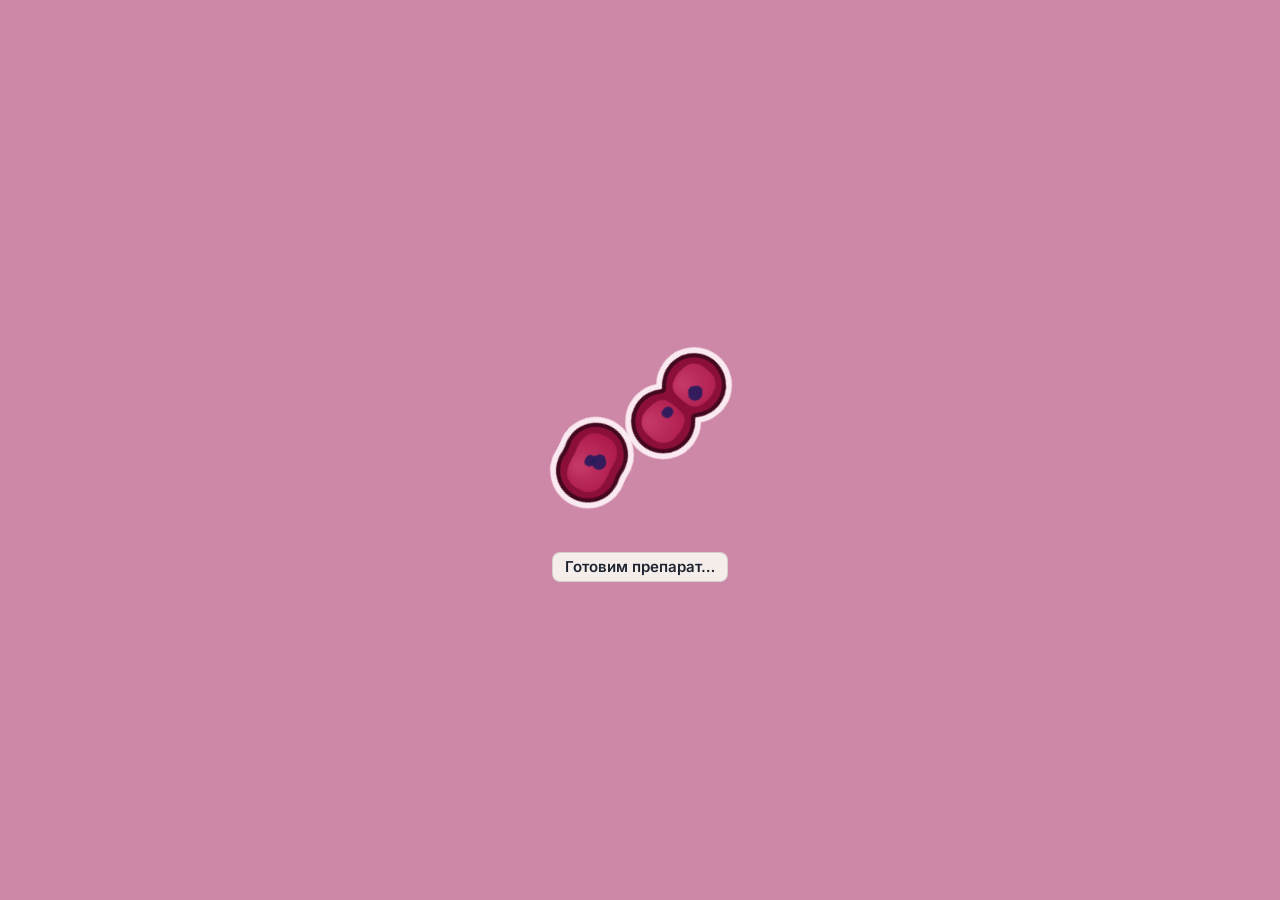
==== commit 442e0936: "Playtest build from 772ba77" ====
--- a/index.html
+++ b/index.html
@@ -4,16 +4,16 @@
     <meta charset="utf-8" />
     <meta name="viewport" content="width=device-width, initial-scale=1" />
     <title>Антиген</title>
-    <script type="module" crossorigin src="./assets/main-DI6NTLeI.js"></script>
+    <script type="module" crossorigin src="./assets/main-CxI4a4EQ.js"></script>
     <link rel="modulepreload" crossorigin href="./assets/palette-BxPpGKaI.js">
     <link rel="modulepreload" crossorigin href="./assets/State-3sV0XrC-.js">
     <link rel="modulepreload" crossorigin href="./assets/MeshGeometry-BpYl6XoX.js">
-    <link rel="modulepreload" crossorigin href="./assets/split-DhdfVtsW.js">
+    <link rel="modulepreload" crossorigin href="./assets/split-CH3abcnb.js">
     <link rel="modulepreload" crossorigin href="./assets/playback-J6x4N889.js">
     <link rel="modulepreload" crossorigin href="./assets/dispatch-C2xiWfiB.js">
     <link rel="modulepreload" crossorigin href="./assets/Filter-BqeGcKPV.js">
-    <link rel="modulepreload" crossorigin href="./assets/palette-css-CaSkzE4H.js">
-    <link rel="stylesheet" crossorigin href="./assets/split-Cw4qb8jU.css">
+    <link rel="modulepreload" crossorigin href="./assets/palette-css-DgTnnAnZ.js">
+    <link rel="stylesheet" crossorigin href="./assets/split-CH3X2am9.css">
   </head>
   <!--
     `data-antigen-page` — метка страницы для спеков оснастки (T-0.6.6). Та же, что у `parity.html`, и
--- a/assets/split-CH3X2am9.css
+++ b/assets/split-CH3X2am9.css
@@ -0,0 +1 @@
+@font-face{font-family:Inter;font-style:normal;font-weight:600;font-display:swap;src:url(../fonts/inter-semibold-latin-cyrillic.woff2) format("woff2")}@font-face{font-family:Inter;font-style:normal;font-weight:700;font-display:swap;src:url(../fonts/inter-bold-latin-cyrillic.woff2) format("woff2")}@font-face{font-family:IBM Plex Mono;font-style:normal;font-weight:400;font-display:swap;src:url(../fonts/ibm-plex-mono-regular-latin-cyrillic.woff2) format("woff2")}:root{--ui-scale: 1;font-size:calc(14px * var(--ui-scale))}:root{--font-ui: "Inter", system-ui, Arial, sans-serif;--font-mono: "IBM Plex Mono", ui-monospace, Menlo, monospace;--line: color-mix(in srgb, var(--c-ui) 16%, transparent);--line-strong: color-mix(in srgb, var(--c-ui) 35%, transparent);--shadow: color-mix(in srgb, var(--c-ink) 15%, transparent)}html,body{margin:0;height:100%}body{font-family:var(--font-ui);font-weight:600;color:var(--c-ui);background:var(--c-bg);overflow:hidden}@media (max-width: 959px),(max-height: 539px){body{overflow:auto}}#app{position:relative;height:100dvh}#app{min-width:720px;min-height:405px}#field{position:absolute;left:0;top:0;display:block}#hud{position:absolute;top:0;right:0;bottom:0;left:0;z-index:10;pointer-events:none}#hud button,#hud .bar{pointer-events:auto}#hud:has(.info[data-open=true]){z-index:25}#panel{position:absolute;z-index:20;pointer-events:auto;box-sizing:border-box}#panel,.bar,.chips,.ttag,.ctip,.note{transform-origin:0 0}.winnote{position:absolute;left:0;right:0;top:0;margin:0;padding:4px 12px;font-size:14px;line-height:20px;text-align:center;background:var(--c-ui);color:var(--c-surface)}#screen{position:absolute;top:0;right:0;bottom:0;left:0;z-index:30;pointer-events:auto}#modal{position:absolute;top:0;right:0;bottom:0;left:0;z-index:40;pointer-events:auto}#toast{position:absolute;top:0;right:0;bottom:0;left:0;z-index:50;pointer-events:none}#screen:empty,#modal:empty{pointer-events:none}#screen:has(>.loader[data-done=true]:only-child){pointer-events:none}button{font:600 14px var(--font-ui);color:var(--c-ui);background:var(--c-surface);border:1.5px solid var(--line-strong);border-radius:6px;padding:3px 10px;cursor:pointer;line-height:1.2}button:hover:not(:disabled){border-color:var(--c-ui)}button:disabled,button[aria-disabled=true]{color:var(--c-disabled-text);background:var(--c-disabled-bg);border-color:var(--line)}button:disabled{cursor:default}button[aria-pressed=true]{background:var(--c-ui);color:var(--c-surface);border-color:var(--c-ui)}:focus-visible{outline:3px solid var(--c-focus);outline-offset:2px}.kbd{font:400 14px var(--font-mono);border:1px solid var(--line);border-radius:4px;padding:0 4px;background:var(--c-surface);color:var(--c-ui)}button[aria-pressed=true] .kbd{background:transparent;color:var(--c-surface);border-color:color-mix(in srgb,var(--c-surface) 60%,transparent)}.ticon{width:22px;height:22px;flex:none}.top{position:absolute;box-sizing:border-box;display:flex;align-items:center;gap:24px}.stat{display:flex;flex-direction:column;line-height:1.05}.stat__k{font-size:14px;font-weight:600;color:var(--c-muted)}.stat__v{font:700 26px var(--font-mono);font-variant-numeric:tabular-nums}.stat__v small{font-size:16px;color:var(--c-muted)}.stat__gain:not(:empty){margin-left:6px;cursor:help}.core{flex-direction:row;align-items:center;gap:10px}.corebar{position:relative;width:200px;height:16px;border-radius:4px;background:color-mix(in srgb,var(--c-ui) 12%,transparent);overflow:hidden}.corebar__fill{position:absolute;left:0;top:0;bottom:0;background:var(--c-core-bar)}.corebar[data-state=critical] .corebar__fill{background:var(--c-danger)}.corebar__loss{position:absolute;top:0;bottom:0;background:var(--c-core-loss)}.corebar__tick{position:absolute;top:0;bottom:0;width:2px;background:var(--c-ui);opacity:.55}.state-pill{font-size:14px;font-weight:700;padding:2px 8px;border-radius:10px;border:1.5px solid currentColor;white-space:nowrap}.state-pill[data-state=healthy]{color:var(--c-state-healthy)}.state-pill[data-state=damaged]{color:var(--c-state-damaged)}.state-pill[data-state=critical]{color:var(--c-surface);background:var(--c-state-critical);border-color:var(--c-state-critical)}.tools{margin-left:auto;display:flex;gap:8px;align-items:center}.tools button{white-space:nowrap;height:34px}.info{position:relative}.info__button{width:34px;padding:0;font-style:italic;font-weight:700}.info__tip{display:none;position:absolute;right:0;top:42px;width:320px;background:var(--c-surface);border:1px solid var(--line);border-radius:8px;padding:10px 12px;font-size:14px;line-height:1.4;box-shadow:0 4px 14px var(--shadow);z-index:5}.info__tip p{margin:0 0 6px}.info__seed{font-family:var(--font-mono)}.info[data-open=true] .info__tip{display:block}.top:has(.info[data-open=true]){z-index:1}.small .top{gap:14px}.small .stat__v{font-size:22px}.small .corebar{width:140px}.small .tools .kbd{display:none}.small .tools button{height:32px;padding:3px 8px}.panel{display:flex;flex-direction:column;gap:6px;height:100%;box-sizing:border-box;padding:0 0 2px;font-size:14px}.panel__head{margin:0;font-size:16px;font-weight:700;line-height:22px;flex:none}.panel__empty{margin:0;color:var(--c-muted);line-height:1.35;border:1.5px dashed var(--line);border-radius:8px;padding:6px 10px}.cards{display:flex;flex-direction:column;gap:6px;flex:none;margin:0;padding:0;list-style:none}.card{background:var(--c-surface);border:1.5px solid var(--line);border-radius:8px;padding:5px 9px 6px;display:flex;flex-direction:column;gap:3px}.card__r1,.card__r3{display:flex;align-items:center;gap:8px;height:28px}.card__title{font-size:15px;font-weight:700;white-space:nowrap;flex:none}.card__count{flex:1;min-width:0;font-size:14px;color:var(--c-muted);white-space:nowrap;overflow:hidden;text-overflow:ellipsis}.card__count-short,.card__count[data-short=true] .card__count-full{display:none}.card__count[data-short=true] .card__count-short{display:inline}.card__r2{display:grid;grid-template-columns:minmax(0,1fr) auto;grid-template-rows:19px 26px;column-gap:8px;row-gap:1px;align-items:center;font-size:14px;line-height:19px}.card__change{grid-column:1 / 3;display:flex;gap:6px;min-width:0}.card__change b,.card__danger{white-space:nowrap;overflow:hidden;text-overflow:ellipsis}.card__gen{white-space:nowrap;color:var(--c-muted)}.card__danger{color:var(--c-muted)}.card__more{grid-column:2;grid-row:2;height:26px;padding:1px 9px}.card__answer{flex:1;min-width:0;font-size:14px;white-space:nowrap;overflow:hidden;text-overflow:ellipsis}.card button{flex:none;height:28px;padding:2px 9px;white-space:nowrap}.card__more[aria-expanded=true]{background:var(--c-open-bg);border-color:var(--c-accent);color:var(--c-ui)}.card[data-active=true]{border-color:var(--c-ui);box-shadow:0 0 0 2px var(--line-strong)}.card[data-open=true]{box-shadow:inset 4px 0 0 var(--c-accent)}.card[data-active=true][data-open=true]{box-shadow:0 0 0 2px var(--line-strong),inset 4px 0 0 var(--c-accent)}.card[data-linked=true]{outline:2px dashed var(--line-strong);outline-offset:-4px}.small .card__title{font-size:14px}.small .card button{padding:2px 7px}.small .panel__head{display:none}.small .panel,.small .cards,.small .lower{gap:5px}.small .card{padding:4px 8px 5px;gap:2px}.lower{flex:1;min-height:0;display:flex;flex-direction:column;gap:6px;position:relative}.dz{flex:1;min-height:0;overflow:hidden auto;overscroll-behavior:contain}.dz__below{position:sticky;bottom:0;text-align:right;font-size:14px;font-weight:600;line-height:20px;padding:10px 8px 0;background:linear-gradient(transparent,var(--c-bg) 55%);pointer-events:none}.hint{margin:0;font-size:14px;line-height:1.35;color:var(--c-muted);border:1.5px dashed var(--line);border-radius:8px;padding:6px 10px}.detail{position:relative;background:var(--c-surface);border:1.5px solid var(--c-ui);border-radius:8px;padding:6px 34px 8px 10px;font-size:14px;line-height:1.4}.detail__title{font-size:15px;font-weight:700;margin:0 0 2px}.detail p{margin:4px 0 0}.detail__note{color:var(--c-warn)}.detail__x,.ctip__x{position:absolute;right:4px;top:3px;border:0;background:none;font-size:20px;line-height:1;padding:2px 8px}.detail__x:hover,.ctip__x:hover{background:var(--c-hover-bg)}.pair{display:flex;align-items:center;gap:4px;flex-wrap:wrap;margin:2px 0}.pair canvas{height:40px;width:auto}.pair__look{color:var(--c-muted);margin-left:6px}.small .pair canvas,.small .pair__arrow{display:none}.dsw{display:flex;gap:4px;margin:0 0 4px}.dsw button{width:34px;height:30px;padding:0;display:grid;place-items:center}.shop{display:grid;grid-template-columns:1fr 1fr;gap:5px;flex:none;container:shop / inline-size}.shop__item{display:grid;grid-template-columns:26px 1fr;column-gap:7px;align-items:center;text-align:left;padding:3px 8px;min-height:36px}.shop__item .ticon{width:26px;height:26px}.shop__name{font-weight:700;white-space:nowrap;overflow:hidden;text-overflow:ellipsis}.shop__price{display:none;font:400 14px var(--font-mono)}.panel:is([data-mode=compact],[data-mode=tight]) .shop__price{display:block}.shop__role{display:none;grid-column:2;font-weight:600;color:var(--c-muted);white-space:nowrap;overflow:hidden;text-overflow:ellipsis}.shop__item[aria-pressed=true] .shop__role{color:color-mix(in srgb,var(--c-surface) 88%,transparent)}.roomy .panel[data-mode=stack] .shop__item{grid-template-rows:auto auto;min-height:46px}.roomy .panel[data-mode=stack] .shop__item .ticon{grid-row:1 / 3}.roomy .panel[data-mode=stack] .shop__role{display:block}@container shop (max-width: 352px){.panel[data-mode=stack] .shop__item{grid-template-columns:22px 1fr;column-gap:5px;padding:3px 5px}.panel[data-mode=stack] .shop__item .ticon{width:22px;height:22px}.roomy .panel[data-mode=stack] .shop__item .ticon{grid-row:auto}.roomy .panel[data-mode=stack] .shop__role{grid-column:1 / 3}}.panel[data-mode=tight][data-detail=true] .shop{display:none}.panel:is([data-mode=compact],[data-mode=tight]) .shop{grid-template-columns:repeat(4,1fr);gap:4px}.panel:is([data-mode=compact],[data-mode=tight]) .shop__item{position:relative;grid-template-columns:1fr;justify-items:center;row-gap:1px;padding:3px 2px;min-height:46px}.panel:is([data-mode=compact],[data-mode=tight]) .shop__name{display:none}.panel:is([data-mode=compact],[data-mode=tight]) .shop__item:is(:hover,:focus-visible):after{content:attr(data-name);position:absolute;bottom:calc(100% + 5px);left:50%;transform:translate(-50%);background:var(--c-ui);color:var(--c-surface);font:600 14px var(--font-ui);padding:2px 8px;border-radius:5px;white-space:nowrap;z-index:6;pointer-events:none}.panel:is([data-mode=compact],[data-mode=tight]) .shop__item:first-child:is(:hover,:focus-visible):after{left:0;transform:none}.panel:is([data-mode=compact],[data-mode=tight]) .shop__item:last-child:is(:hover,:focus-visible):after{left:auto;right:0;transform:none}.bottom{position:absolute;box-sizing:border-box;display:flex;align-items:center;gap:12px;padding-top:8px}.pbar{position:absolute;left:0;right:0;top:0;height:5px;background:color-mix(in srgb,var(--c-ui) 12%,transparent);border-radius:3px;overflow:hidden}.pbar__fill{display:block;height:100%;width:0;background:var(--c-accent)}.status{flex:1;min-width:0;font-size:14px;line-height:18px;max-height:36px;overflow:hidden}.status__pause{font-weight:700;border:1.5px solid var(--c-ui);border-radius:5px;padding:0 5px;margin-right:6px}.speed{display:flex;gap:6px;flex:none}.speed button{min-width:44px;height:38px;font-size:16px}.ready{flex:none;width:124px;height:44px;font-size:17px;font-weight:700;display:flex;flex-direction:column;align-items:center;justify-content:center;border:2px solid var(--c-accent)}.ready small{font-size:14px;font-weight:600;white-space:nowrap}.small .bottom{gap:8px}.small .speed{gap:4px}.small .speed button{min-width:38px;height:34px;padding:2px 6px}.small .ready{width:104px;height:40px;font-size:15px;padding:2px 4px}.chips{position:absolute;display:flex;flex-wrap:wrap;justify-content:flex-end;gap:6px;pointer-events:none}.chip{background:color-mix(in srgb,var(--c-surface) 95%,transparent);border:1px solid var(--line);border-radius:6px;padding:1px 8px;font-size:14px;line-height:20px;white-space:nowrap;box-shadow:0 1px 4px var(--shadow)}.chip__sw{display:inline-block;width:14px;height:14px;border-radius:3px;vertical-align:-2px;margin:0 4px 0 6px;box-sizing:border-box}.chip__sw[data-kind=ok]{background:color-mix(in srgb,var(--c-build-ok) 16%,transparent);border:2px solid var(--c-build-ok-edge)}.chip__sw[data-kind=busy]{border:2px solid var(--c-ally)}.chip__sw[data-kind=path]{background:repeating-linear-gradient(135deg,var(--c-path-hatch) 0 2px,transparent 2px 6px)}.chip__sw[data-kind=arrow]{width:18px;height:12px;margin:0 6px 0 0;vertical-align:-1px;border-radius:0;background:var(--c-route-main);clip-path:polygon(0 40%,60% 40%,60% 5%,100% 50%,60% 95%,60% 60%,0 60%)}.ttag{position:absolute;font-size:14px;font-weight:700;color:var(--c-surface);background:var(--c-tower-tag);border-radius:5px;padding:1px 8px;white-space:nowrap;box-shadow:0 1px 4px var(--shadow);pointer-events:none}.ctip{position:absolute;box-sizing:border-box;background:var(--c-surface);border:1.5px solid var(--c-ui);border-radius:8px;padding:8px 10px;font-size:14px;line-height:1.35;width:260px;box-shadow:0 4px 14px var(--shadow)}.ctip__head{display:block;font-size:15px;font-weight:700;padding-right:26px}.ctip__sub{color:var(--c-muted)}.ctip ul{margin:4px 0 0;padding-left:18px}.small .ctip{width:230px}.note{position:absolute;margin:0;background:var(--c-ui);color:var(--c-surface);border-radius:8px;padding:7px 11px;font-size:14px;max-width:340px}html[data-comp=immersive]{--imm-paper: color-mix(in srgb, var(--c-bg) 90%, transparent);--imm-paper-solid: color-mix(in srgb, var(--c-bg) 96%, transparent);--imm-edge: color-mix(in srgb, var(--c-ink) 14%, transparent);--imm-shadow: 0 1px 2px color-mix(in srgb, var(--c-tissue-shade) 22%, transparent), 0 8px 22px color-mix(in srgb, var(--c-tissue-shade) 18%, transparent)}html[data-comp=immersive] body{background:var(--c-far, var(--c-bg))}html[data-comp=immersive] .top{gap:8px;align-items:stretch;padding-bottom:6px}html[data-comp=immersive] .top>.stat,html[data-comp=immersive] .top>.tools{background:var(--imm-paper);border:1px solid var(--imm-edge);border-radius:10px;box-shadow:var(--imm-shadow);-webkit-backdrop-filter:blur(6px);backdrop-filter:blur(6px);padding:3px 10px 4px;justify-content:center}html[data-comp=immersive] .top>.tools{padding:4px 6px}html[data-comp=immersive] .bottom{isolation:isolate}html[data-comp=immersive] .bottom:before{content:"";position:absolute;top:-5px;right:-8px;bottom:0;left:-10px;z-index:-1;pointer-events:none;background:var(--imm-paper);border:1px solid var(--imm-edge);border-radius:12px;box-shadow:var(--imm-shadow);-webkit-backdrop-filter:blur(6px);backdrop-filter:blur(6px)}html[data-comp=immersive].small .bottom:before{top:-5px;right:-6px;bottom:0;left:-6px}html[data-comp=immersive] #panel{background:transparent}html[data-comp=immersive] .panel__empty,html[data-comp=immersive] .hint{background:var(--imm-paper-solid);border:1px solid var(--imm-edge);box-shadow:var(--imm-shadow);-webkit-backdrop-filter:blur(6px);backdrop-filter:blur(6px)}html[data-comp=immersive] .card,html[data-comp=immersive] .detail,html[data-comp=immersive] .shop__item{box-shadow:var(--imm-shadow)}html[data-comp=immersive] .card[data-active=true]{box-shadow:0 0 0 2px var(--line-strong),var(--imm-shadow)}html[data-comp=immersive] .card[data-open=true]{box-shadow:inset 4px 0 0 var(--c-accent),var(--imm-shadow)}html[data-comp=immersive] .card[data-active=true][data-open=true]{box-shadow:0 0 0 2px var(--line-strong),inset 4px 0 0 var(--c-accent),var(--imm-shadow)}html[data-comp=immersive] .panel__head{padding:2px 10px;border-radius:8px;background:var(--imm-paper);border:1px solid var(--imm-edge);box-shadow:var(--imm-shadow);-webkit-backdrop-filter:blur(6px);backdrop-filter:blur(6px);align-self:flex-start}.loader{position:absolute;top:0;right:0;bottom:0;left:0;display:flex;flex-direction:column;align-items:center;justify-content:center;gap:14px;background:var(--c-far, var(--c-bg));opacity:1;transition:opacity .4s ease}.loader[data-done=true]{opacity:0;pointer-events:none}.loader__cell{display:block;-webkit-mask-image:linear-gradient(to right,transparent,var(--c-ui) 14%,var(--c-ui) 86%,transparent),linear-gradient(to bottom,transparent,var(--c-ui) 14%,var(--c-ui) 86%,transparent);-webkit-mask-composite:source-in;mask-image:linear-gradient(to right,transparent,var(--c-ui) 14%,var(--c-ui) 86%,transparent),linear-gradient(to bottom,transparent,var(--c-ui) 14%,var(--c-ui) 86%,transparent);mask-composite:intersect}.loader__text{margin:0;padding:4px 12px;border-radius:8px;font-size:15px;line-height:20px;color:var(--c-ui);background:color-mix(in srgb,var(--c-bg) 94%,transparent);border:1px solid color-mix(in srgb,var(--c-ink) 14%,transparent)}
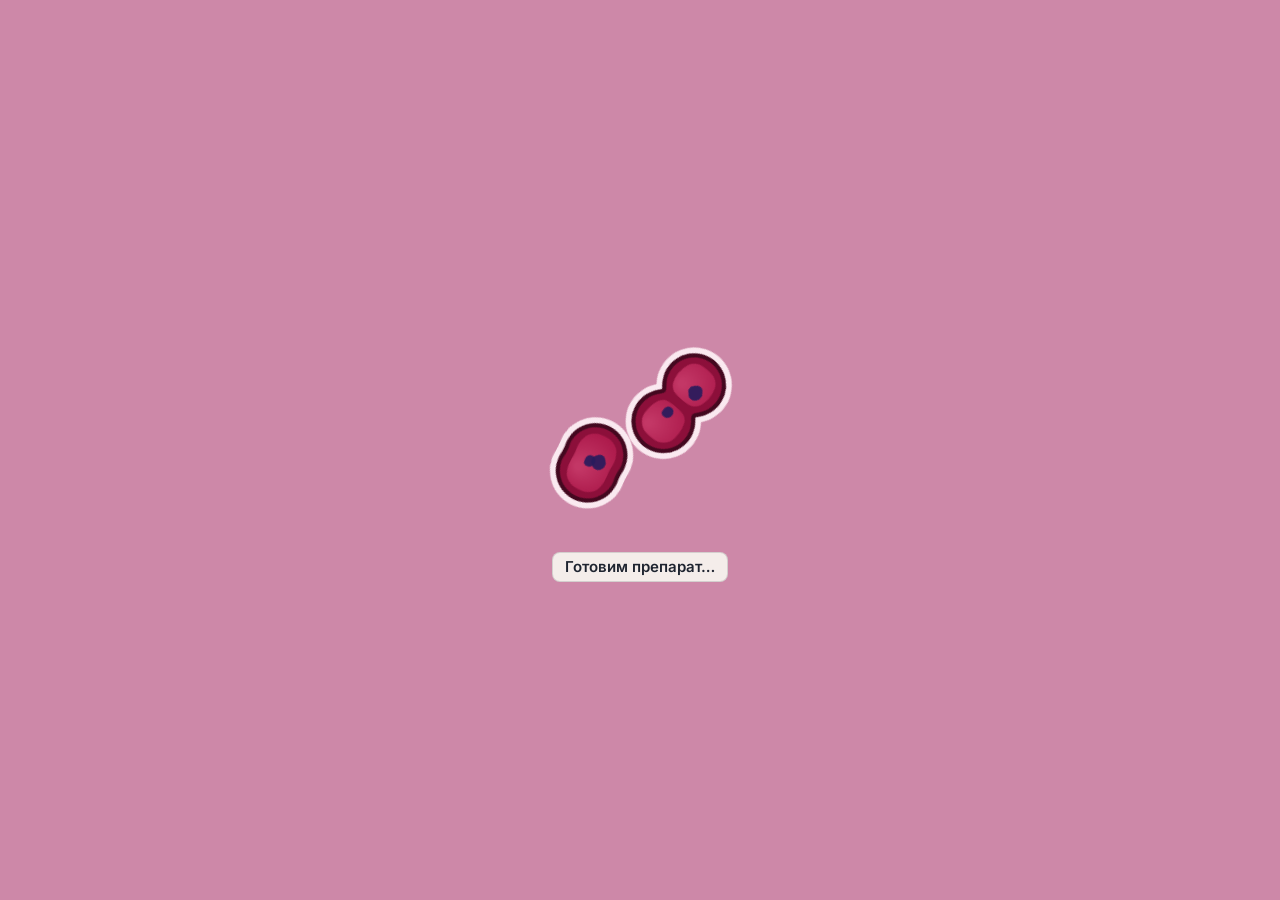
==== commit 78c01704: "Playtest build from 53e01ad" ====
--- a/index.html
+++ b/index.html
@@ -4,16 +4,17 @@
     <meta charset="utf-8" />
     <meta name="viewport" content="width=device-width, initial-scale=1" />
     <title>Антиген</title>
-    <script type="module" crossorigin src="./assets/main-CxI4a4EQ.js"></script>
-    <link rel="modulepreload" crossorigin href="./assets/palette-BxPpGKaI.js">
+    <script type="module" crossorigin src="./assets/main-Hc86-LFF.js"></script>
+    <link rel="modulepreload" crossorigin href="./assets/palette--HiGTe8j.js">
     <link rel="modulepreload" crossorigin href="./assets/State-3sV0XrC-.js">
-    <link rel="modulepreload" crossorigin href="./assets/MeshGeometry-BpYl6XoX.js">
-    <link rel="modulepreload" crossorigin href="./assets/split-CH3abcnb.js">
-    <link rel="modulepreload" crossorigin href="./assets/playback-J6x4N889.js">
-    <link rel="modulepreload" crossorigin href="./assets/dispatch-C2xiWfiB.js">
-    <link rel="modulepreload" crossorigin href="./assets/Filter-BqeGcKPV.js">
-    <link rel="modulepreload" crossorigin href="./assets/palette-css-DgTnnAnZ.js">
-    <link rel="stylesheet" crossorigin href="./assets/split-CH3X2am9.css">
+    <link rel="modulepreload" crossorigin href="./assets/MeshGeometry-DgZUlDEv.js">
+    <link rel="modulepreload" crossorigin href="./assets/effects-8UuCWKTv.js">
+    <link rel="modulepreload" crossorigin href="./assets/facts-BZUSSzM2.js">
+    <link rel="modulepreload" crossorigin href="./assets/dispatch-C2RmjizA.js">
+    <link rel="modulepreload" crossorigin href="./assets/CanvasTextMetrics-DGKAXI_a.js">
+    <link rel="modulepreload" crossorigin href="./assets/Filter-D6ZzxmfH.js">
+    <link rel="modulepreload" crossorigin href="./assets/palette-css-CU6I3JQk.js">
+    <link rel="stylesheet" crossorigin href="./assets/effects-CH3X2am9.css">
   </head>
   <!--
     `data-antigen-page` — метка страницы для спеков оснастки (T-0.6.6). Та же, что у `parity.html`, и
--- a/assets/effects-CH3X2am9.css
+++ b/assets/effects-CH3X2am9.css
@@ -0,0 +1 @@
+@font-face{font-family:Inter;font-style:normal;font-weight:600;font-display:swap;src:url(../fonts/inter-semibold-latin-cyrillic.woff2) format("woff2")}@font-face{font-family:Inter;font-style:normal;font-weight:700;font-display:swap;src:url(../fonts/inter-bold-latin-cyrillic.woff2) format("woff2")}@font-face{font-family:IBM Plex Mono;font-style:normal;font-weight:400;font-display:swap;src:url(../fonts/ibm-plex-mono-regular-latin-cyrillic.woff2) format("woff2")}:root{--ui-scale: 1;font-size:calc(14px * var(--ui-scale))}:root{--font-ui: "Inter", system-ui, Arial, sans-serif;--font-mono: "IBM Plex Mono", ui-monospace, Menlo, monospace;--line: color-mix(in srgb, var(--c-ui) 16%, transparent);--line-strong: color-mix(in srgb, var(--c-ui) 35%, transparent);--shadow: color-mix(in srgb, var(--c-ink) 15%, transparent)}html,body{margin:0;height:100%}body{font-family:var(--font-ui);font-weight:600;color:var(--c-ui);background:var(--c-bg);overflow:hidden}@media (max-width: 959px),(max-height: 539px){body{overflow:auto}}#app{position:relative;height:100dvh}#app{min-width:720px;min-height:405px}#field{position:absolute;left:0;top:0;display:block}#hud{position:absolute;top:0;right:0;bottom:0;left:0;z-index:10;pointer-events:none}#hud button,#hud .bar{pointer-events:auto}#hud:has(.info[data-open=true]){z-index:25}#panel{position:absolute;z-index:20;pointer-events:auto;box-sizing:border-box}#panel,.bar,.chips,.ttag,.ctip,.note{transform-origin:0 0}.winnote{position:absolute;left:0;right:0;top:0;margin:0;padding:4px 12px;font-size:14px;line-height:20px;text-align:center;background:var(--c-ui);color:var(--c-surface)}#screen{position:absolute;top:0;right:0;bottom:0;left:0;z-index:30;pointer-events:auto}#modal{position:absolute;top:0;right:0;bottom:0;left:0;z-index:40;pointer-events:auto}#toast{position:absolute;top:0;right:0;bottom:0;left:0;z-index:50;pointer-events:none}#screen:empty,#modal:empty{pointer-events:none}#screen:has(>.loader[data-done=true]:only-child){pointer-events:none}button{font:600 14px var(--font-ui);color:var(--c-ui);background:var(--c-surface);border:1.5px solid var(--line-strong);border-radius:6px;padding:3px 10px;cursor:pointer;line-height:1.2}button:hover:not(:disabled){border-color:var(--c-ui)}button:disabled,button[aria-disabled=true]{color:var(--c-disabled-text);background:var(--c-disabled-bg);border-color:var(--line)}button:disabled{cursor:default}button[aria-pressed=true]{background:var(--c-ui);color:var(--c-surface);border-color:var(--c-ui)}:focus-visible{outline:3px solid var(--c-focus);outline-offset:2px}.kbd{font:400 14px var(--font-mono);border:1px solid var(--line);border-radius:4px;padding:0 4px;background:var(--c-surface);color:var(--c-ui)}button[aria-pressed=true] .kbd{background:transparent;color:var(--c-surface);border-color:color-mix(in srgb,var(--c-surface) 60%,transparent)}.ticon{width:22px;height:22px;flex:none}.top{position:absolute;box-sizing:border-box;display:flex;align-items:center;gap:24px}.stat{display:flex;flex-direction:column;line-height:1.05}.stat__k{font-size:14px;font-weight:600;color:var(--c-muted)}.stat__v{font:700 26px var(--font-mono);font-variant-numeric:tabular-nums}.stat__v small{font-size:16px;color:var(--c-muted)}.stat__gain:not(:empty){margin-left:6px;cursor:help}.core{flex-direction:row;align-items:center;gap:10px}.corebar{position:relative;width:200px;height:16px;border-radius:4px;background:color-mix(in srgb,var(--c-ui) 12%,transparent);overflow:hidden}.corebar__fill{position:absolute;left:0;top:0;bottom:0;background:var(--c-core-bar)}.corebar[data-state=critical] .corebar__fill{background:var(--c-danger)}.corebar__loss{position:absolute;top:0;bottom:0;background:var(--c-core-loss)}.corebar__tick{position:absolute;top:0;bottom:0;width:2px;background:var(--c-ui);opacity:.55}.state-pill{font-size:14px;font-weight:700;padding:2px 8px;border-radius:10px;border:1.5px solid currentColor;white-space:nowrap}.state-pill[data-state=healthy]{color:var(--c-state-healthy)}.state-pill[data-state=damaged]{color:var(--c-state-damaged)}.state-pill[data-state=critical]{color:var(--c-surface);background:var(--c-state-critical);border-color:var(--c-state-critical)}.tools{margin-left:auto;display:flex;gap:8px;align-items:center}.tools button{white-space:nowrap;height:34px}.info{position:relative}.info__button{width:34px;padding:0;font-style:italic;font-weight:700}.info__tip{display:none;position:absolute;right:0;top:42px;width:320px;background:var(--c-surface);border:1px solid var(--line);border-radius:8px;padding:10px 12px;font-size:14px;line-height:1.4;box-shadow:0 4px 14px var(--shadow);z-index:5}.info__tip p{margin:0 0 6px}.info__seed{font-family:var(--font-mono)}.info[data-open=true] .info__tip{display:block}.top:has(.info[data-open=true]){z-index:1}.small .top{gap:14px}.small .stat__v{font-size:22px}.small .corebar{width:140px}.small .tools .kbd{display:none}.small .tools button{height:32px;padding:3px 8px}.panel{display:flex;flex-direction:column;gap:6px;height:100%;box-sizing:border-box;padding:0 0 2px;font-size:14px}.panel__head{margin:0;font-size:16px;font-weight:700;line-height:22px;flex:none}.panel__empty{margin:0;color:var(--c-muted);line-height:1.35;border:1.5px dashed var(--line);border-radius:8px;padding:6px 10px}.cards{display:flex;flex-direction:column;gap:6px;flex:none;margin:0;padding:0;list-style:none}.card{background:var(--c-surface);border:1.5px solid var(--line);border-radius:8px;padding:5px 9px 6px;display:flex;flex-direction:column;gap:3px}.card__r1,.card__r3{display:flex;align-items:center;gap:8px;height:28px}.card__title{font-size:15px;font-weight:700;white-space:nowrap;flex:none}.card__count{flex:1;min-width:0;font-size:14px;color:var(--c-muted);white-space:nowrap;overflow:hidden;text-overflow:ellipsis}.card__count-short,.card__count[data-short=true] .card__count-full{display:none}.card__count[data-short=true] .card__count-short{display:inline}.card__r2{display:grid;grid-template-columns:minmax(0,1fr) auto;grid-template-rows:19px 26px;column-gap:8px;row-gap:1px;align-items:center;font-size:14px;line-height:19px}.card__change{grid-column:1 / 3;display:flex;gap:6px;min-width:0}.card__change b,.card__danger{white-space:nowrap;overflow:hidden;text-overflow:ellipsis}.card__gen{white-space:nowrap;color:var(--c-muted)}.card__danger{color:var(--c-muted)}.card__more{grid-column:2;grid-row:2;height:26px;padding:1px 9px}.card__answer{flex:1;min-width:0;font-size:14px;white-space:nowrap;overflow:hidden;text-overflow:ellipsis}.card button{flex:none;height:28px;padding:2px 9px;white-space:nowrap}.card__more[aria-expanded=true]{background:var(--c-open-bg);border-color:var(--c-accent);color:var(--c-ui)}.card[data-active=true]{border-color:var(--c-ui);box-shadow:0 0 0 2px var(--line-strong)}.card[data-open=true]{box-shadow:inset 4px 0 0 var(--c-accent)}.card[data-active=true][data-open=true]{box-shadow:0 0 0 2px var(--line-strong),inset 4px 0 0 var(--c-accent)}.card[data-linked=true]{outline:2px dashed var(--line-strong);outline-offset:-4px}.small .card__title{font-size:14px}.small .card button{padding:2px 7px}.small .panel__head{display:none}.small .panel,.small .cards,.small .lower{gap:5px}.small .card{padding:4px 8px 5px;gap:2px}.lower{flex:1;min-height:0;display:flex;flex-direction:column;gap:6px;position:relative}.dz{flex:1;min-height:0;overflow:hidden auto;overscroll-behavior:contain}.dz__below{position:sticky;bottom:0;text-align:right;font-size:14px;font-weight:600;line-height:20px;padding:10px 8px 0;background:linear-gradient(transparent,var(--c-bg) 55%);pointer-events:none}.hint{margin:0;font-size:14px;line-height:1.35;color:var(--c-muted);border:1.5px dashed var(--line);border-radius:8px;padding:6px 10px}.detail{position:relative;background:var(--c-surface);border:1.5px solid var(--c-ui);border-radius:8px;padding:6px 34px 8px 10px;font-size:14px;line-height:1.4}.detail__title{font-size:15px;font-weight:700;margin:0 0 2px}.detail p{margin:4px 0 0}.detail__note{color:var(--c-warn)}.detail__x,.ctip__x{position:absolute;right:4px;top:3px;border:0;background:none;font-size:20px;line-height:1;padding:2px 8px}.detail__x:hover,.ctip__x:hover{background:var(--c-hover-bg)}.pair{display:flex;align-items:center;gap:4px;flex-wrap:wrap;margin:2px 0}.pair canvas{height:40px;width:auto}.pair__look{color:var(--c-muted);margin-left:6px}.small .pair canvas,.small .pair__arrow{display:none}.dsw{display:flex;gap:4px;margin:0 0 4px}.dsw button{width:34px;height:30px;padding:0;display:grid;place-items:center}.shop{display:grid;grid-template-columns:1fr 1fr;gap:5px;flex:none;container:shop / inline-size}.shop__item{display:grid;grid-template-columns:26px 1fr;column-gap:7px;align-items:center;text-align:left;padding:3px 8px;min-height:36px}.shop__item .ticon{width:26px;height:26px}.shop__name{font-weight:700;white-space:nowrap;overflow:hidden;text-overflow:ellipsis}.shop__price{display:none;font:400 14px var(--font-mono)}.panel:is([data-mode=compact],[data-mode=tight]) .shop__price{display:block}.shop__role{display:none;grid-column:2;font-weight:600;color:var(--c-muted);white-space:nowrap;overflow:hidden;text-overflow:ellipsis}.shop__item[aria-pressed=true] .shop__role{color:color-mix(in srgb,var(--c-surface) 88%,transparent)}.roomy .panel[data-mode=stack] .shop__item{grid-template-rows:auto auto;min-height:46px}.roomy .panel[data-mode=stack] .shop__item .ticon{grid-row:1 / 3}.roomy .panel[data-mode=stack] .shop__role{display:block}@container shop (max-width: 352px){.panel[data-mode=stack] .shop__item{grid-template-columns:22px 1fr;column-gap:5px;padding:3px 5px}.panel[data-mode=stack] .shop__item .ticon{width:22px;height:22px}.roomy .panel[data-mode=stack] .shop__item .ticon{grid-row:auto}.roomy .panel[data-mode=stack] .shop__role{grid-column:1 / 3}}.panel[data-mode=tight][data-detail=true] .shop{display:none}.panel:is([data-mode=compact],[data-mode=tight]) .shop{grid-template-columns:repeat(4,1fr);gap:4px}.panel:is([data-mode=compact],[data-mode=tight]) .shop__item{position:relative;grid-template-columns:1fr;justify-items:center;row-gap:1px;padding:3px 2px;min-height:46px}.panel:is([data-mode=compact],[data-mode=tight]) .shop__name{display:none}.panel:is([data-mode=compact],[data-mode=tight]) .shop__item:is(:hover,:focus-visible):after{content:attr(data-name);position:absolute;bottom:calc(100% + 5px);left:50%;transform:translate(-50%);background:var(--c-ui);color:var(--c-surface);font:600 14px var(--font-ui);padding:2px 8px;border-radius:5px;white-space:nowrap;z-index:6;pointer-events:none}.panel:is([data-mode=compact],[data-mode=tight]) .shop__item:first-child:is(:hover,:focus-visible):after{left:0;transform:none}.panel:is([data-mode=compact],[data-mode=tight]) .shop__item:last-child:is(:hover,:focus-visible):after{left:auto;right:0;transform:none}.bottom{position:absolute;box-sizing:border-box;display:flex;align-items:center;gap:12px;padding-top:8px}.pbar{position:absolute;left:0;right:0;top:0;height:5px;background:color-mix(in srgb,var(--c-ui) 12%,transparent);border-radius:3px;overflow:hidden}.pbar__fill{display:block;height:100%;width:0;background:var(--c-accent)}.status{flex:1;min-width:0;font-size:14px;line-height:18px;max-height:36px;overflow:hidden}.status__pause{font-weight:700;border:1.5px solid var(--c-ui);border-radius:5px;padding:0 5px;margin-right:6px}.speed{display:flex;gap:6px;flex:none}.speed button{min-width:44px;height:38px;font-size:16px}.ready{flex:none;width:124px;height:44px;font-size:17px;font-weight:700;display:flex;flex-direction:column;align-items:center;justify-content:center;border:2px solid var(--c-accent)}.ready small{font-size:14px;font-weight:600;white-space:nowrap}.small .bottom{gap:8px}.small .speed{gap:4px}.small .speed button{min-width:38px;height:34px;padding:2px 6px}.small .ready{width:104px;height:40px;font-size:15px;padding:2px 4px}.chips{position:absolute;display:flex;flex-wrap:wrap;justify-content:flex-end;gap:6px;pointer-events:none}.chip{background:color-mix(in srgb,var(--c-surface) 95%,transparent);border:1px solid var(--line);border-radius:6px;padding:1px 8px;font-size:14px;line-height:20px;white-space:nowrap;box-shadow:0 1px 4px var(--shadow)}.chip__sw{display:inline-block;width:14px;height:14px;border-radius:3px;vertical-align:-2px;margin:0 4px 0 6px;box-sizing:border-box}.chip__sw[data-kind=ok]{background:color-mix(in srgb,var(--c-build-ok) 16%,transparent);border:2px solid var(--c-build-ok-edge)}.chip__sw[data-kind=busy]{border:2px solid var(--c-ally)}.chip__sw[data-kind=path]{background:repeating-linear-gradient(135deg,var(--c-path-hatch) 0 2px,transparent 2px 6px)}.chip__sw[data-kind=arrow]{width:18px;height:12px;margin:0 6px 0 0;vertical-align:-1px;border-radius:0;background:var(--c-route-main);clip-path:polygon(0 40%,60% 40%,60% 5%,100% 50%,60% 95%,60% 60%,0 60%)}.ttag{position:absolute;font-size:14px;font-weight:700;color:var(--c-surface);background:var(--c-tower-tag);border-radius:5px;padding:1px 8px;white-space:nowrap;box-shadow:0 1px 4px var(--shadow);pointer-events:none}.ctip{position:absolute;box-sizing:border-box;background:var(--c-surface);border:1.5px solid var(--c-ui);border-radius:8px;padding:8px 10px;font-size:14px;line-height:1.35;width:260px;box-shadow:0 4px 14px var(--shadow)}.ctip__head{display:block;font-size:15px;font-weight:700;padding-right:26px}.ctip__sub{color:var(--c-muted)}.ctip ul{margin:4px 0 0;padding-left:18px}.small .ctip{width:230px}.note{position:absolute;margin:0;background:var(--c-ui);color:var(--c-surface);border-radius:8px;padding:7px 11px;font-size:14px;max-width:340px}html[data-comp=immersive]{--imm-paper: color-mix(in srgb, var(--c-bg) 90%, transparent);--imm-paper-solid: color-mix(in srgb, var(--c-bg) 96%, transparent);--imm-edge: color-mix(in srgb, var(--c-ink) 14%, transparent);--imm-shadow: 0 1px 2px color-mix(in srgb, var(--c-tissue-shade) 22%, transparent), 0 8px 22px color-mix(in srgb, var(--c-tissue-shade) 18%, transparent)}html[data-comp=immersive] body{background:var(--c-far, var(--c-bg))}html[data-comp=immersive] .top{gap:8px;align-items:stretch;padding-bottom:6px}html[data-comp=immersive] .top>.stat,html[data-comp=immersive] .top>.tools{background:var(--imm-paper);border:1px solid var(--imm-edge);border-radius:10px;box-shadow:var(--imm-shadow);-webkit-backdrop-filter:blur(6px);backdrop-filter:blur(6px);padding:3px 10px 4px;justify-content:center}html[data-comp=immersive] .top>.tools{padding:4px 6px}html[data-comp=immersive] .bottom{isolation:isolate}html[data-comp=immersive] .bottom:before{content:"";position:absolute;top:-5px;right:-8px;bottom:0;left:-10px;z-index:-1;pointer-events:none;background:var(--imm-paper);border:1px solid var(--imm-edge);border-radius:12px;box-shadow:var(--imm-shadow);-webkit-backdrop-filter:blur(6px);backdrop-filter:blur(6px)}html[data-comp=immersive].small .bottom:before{top:-5px;right:-6px;bottom:0;left:-6px}html[data-comp=immersive] #panel{background:transparent}html[data-comp=immersive] .panel__empty,html[data-comp=immersive] .hint{background:var(--imm-paper-solid);border:1px solid var(--imm-edge);box-shadow:var(--imm-shadow);-webkit-backdrop-filter:blur(6px);backdrop-filter:blur(6px)}html[data-comp=immersive] .card,html[data-comp=immersive] .detail,html[data-comp=immersive] .shop__item{box-shadow:var(--imm-shadow)}html[data-comp=immersive] .card[data-active=true]{box-shadow:0 0 0 2px var(--line-strong),var(--imm-shadow)}html[data-comp=immersive] .card[data-open=true]{box-shadow:inset 4px 0 0 var(--c-accent),var(--imm-shadow)}html[data-comp=immersive] .card[data-active=true][data-open=true]{box-shadow:0 0 0 2px var(--line-strong),inset 4px 0 0 var(--c-accent),var(--imm-shadow)}html[data-comp=immersive] .panel__head{padding:2px 10px;border-radius:8px;background:var(--imm-paper);border:1px solid var(--imm-edge);box-shadow:var(--imm-shadow);-webkit-backdrop-filter:blur(6px);backdrop-filter:blur(6px);align-self:flex-start}.loader{position:absolute;top:0;right:0;bottom:0;left:0;display:flex;flex-direction:column;align-items:center;justify-content:center;gap:14px;background:var(--c-far, var(--c-bg));opacity:1;transition:opacity .4s ease}.loader[data-done=true]{opacity:0;pointer-events:none}.loader__cell{display:block;-webkit-mask-image:linear-gradient(to right,transparent,var(--c-ui) 14%,var(--c-ui) 86%,transparent),linear-gradient(to bottom,transparent,var(--c-ui) 14%,var(--c-ui) 86%,transparent);-webkit-mask-composite:source-in;mask-image:linear-gradient(to right,transparent,var(--c-ui) 14%,var(--c-ui) 86%,transparent),linear-gradient(to bottom,transparent,var(--c-ui) 14%,var(--c-ui) 86%,transparent);mask-composite:intersect}.loader__text{margin:0;padding:4px 12px;border-radius:8px;font-size:15px;line-height:20px;color:var(--c-ui);background:color-mix(in srgb,var(--c-bg) 94%,transparent);border:1px solid color-mix(in srgb,var(--c-ink) 14%,transparent)}
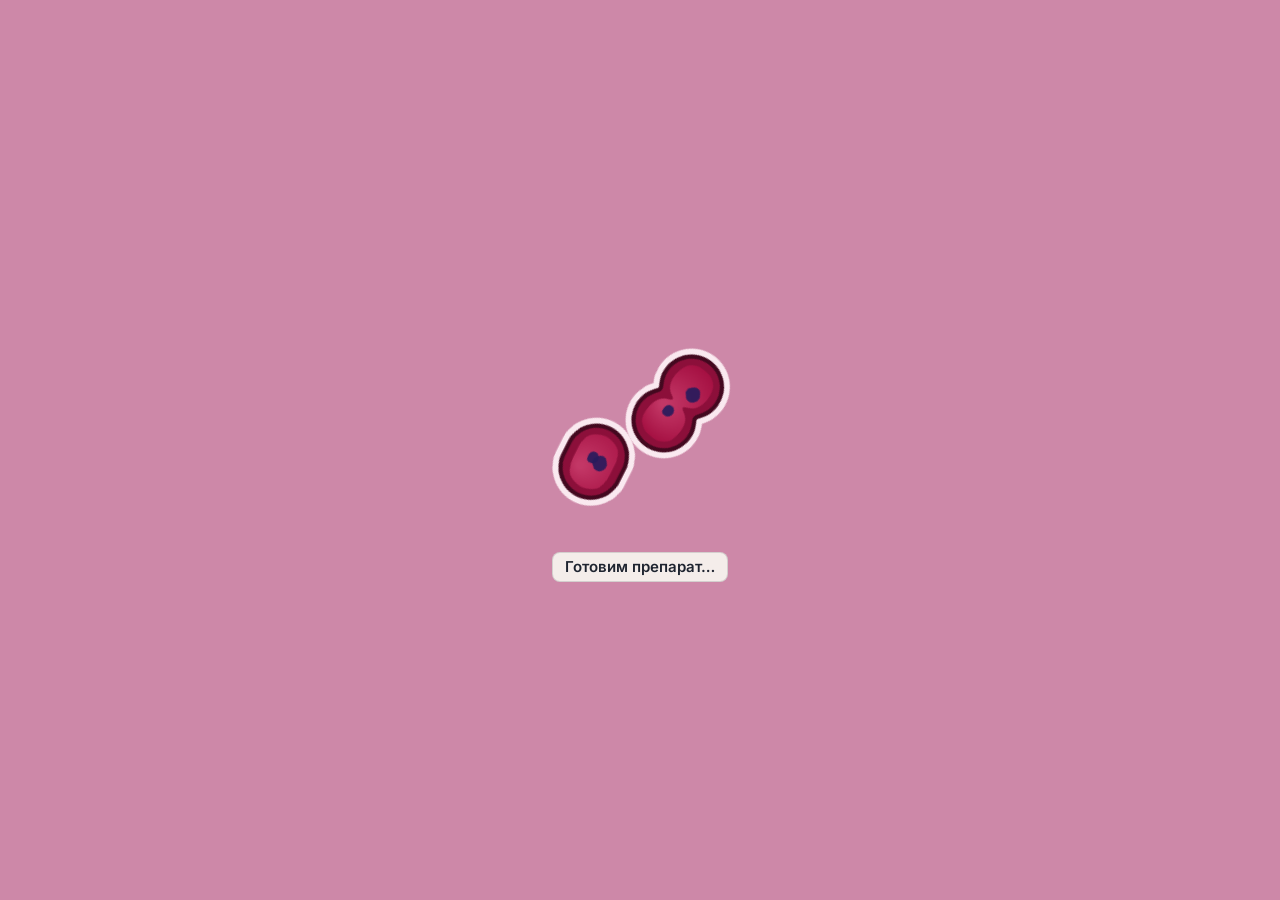
==== commit c7830e72: "Playtest build from 5ee119f" ====
--- a/index.html
+++ b/index.html
@@ -4,7 +4,7 @@
     <meta charset="utf-8" />
     <meta name="viewport" content="width=device-width, initial-scale=1" />
     <title>Антиген</title>
-    <script type="module" crossorigin src="./assets/main-Hc86-LFF.js"></script>
+    <script type="module" crossorigin src="./assets/main-DU_9RU4v.js"></script>
     <link rel="modulepreload" crossorigin href="./assets/palette--HiGTe8j.js">
     <link rel="modulepreload" crossorigin href="./assets/State-3sV0XrC-.js">
     <link rel="modulepreload" crossorigin href="./assets/MeshGeometry-DgZUlDEv.js">
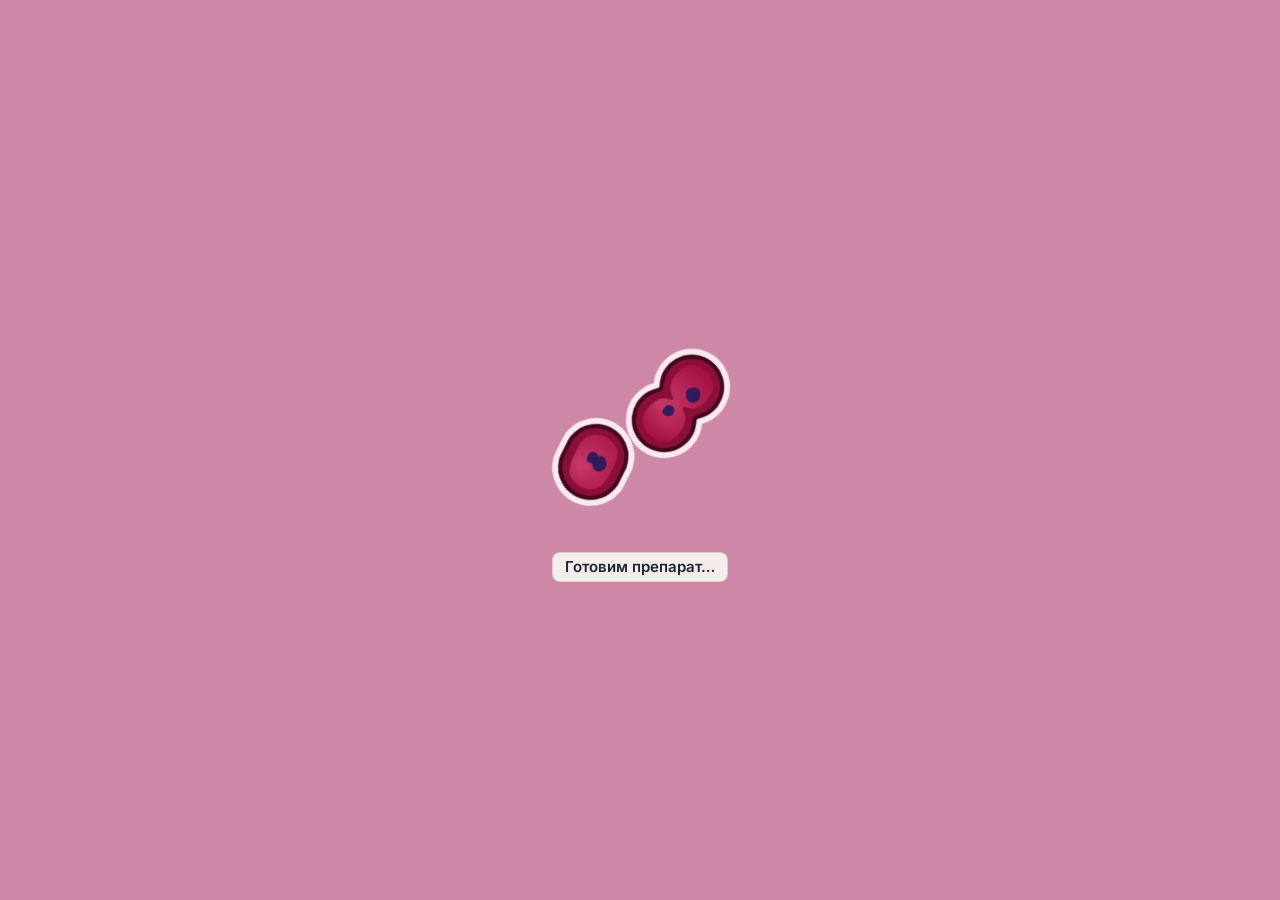
==== commit f83faaa8: "Playtest build from 84486a5" ====
--- a/index.html
+++ b/index.html
@@ -4,16 +4,16 @@
     <meta charset="utf-8" />
     <meta name="viewport" content="width=device-width, initial-scale=1" />
     <title>Антиген</title>
-    <script type="module" crossorigin src="./assets/main-DU_9RU4v.js"></script>
-    <link rel="modulepreload" crossorigin href="./assets/palette--HiGTe8j.js">
+    <script type="module" crossorigin src="./assets/main-DWfd2iOi.js"></script>
+    <link rel="modulepreload" crossorigin href="./assets/palette-CADZ6e3x.js">
     <link rel="modulepreload" crossorigin href="./assets/State-3sV0XrC-.js">
-    <link rel="modulepreload" crossorigin href="./assets/MeshGeometry-DgZUlDEv.js">
-    <link rel="modulepreload" crossorigin href="./assets/effects-8UuCWKTv.js">
-    <link rel="modulepreload" crossorigin href="./assets/facts-BZUSSzM2.js">
-    <link rel="modulepreload" crossorigin href="./assets/dispatch-C2RmjizA.js">
-    <link rel="modulepreload" crossorigin href="./assets/CanvasTextMetrics-DGKAXI_a.js">
-    <link rel="modulepreload" crossorigin href="./assets/Filter-D6ZzxmfH.js">
-    <link rel="modulepreload" crossorigin href="./assets/palette-css-CU6I3JQk.js">
+    <link rel="modulepreload" crossorigin href="./assets/MeshGeometry-7Fk0S99a.js">
+    <link rel="modulepreload" crossorigin href="./assets/effects-DGsSBb1s.js">
+    <link rel="modulepreload" crossorigin href="./assets/facts-Bh0i87vU.js">
+    <link rel="modulepreload" crossorigin href="./assets/dispatch-R-VhsZgH.js">
+    <link rel="modulepreload" crossorigin href="./assets/CanvasTextMetrics-Dar4enm8.js">
+    <link rel="modulepreload" crossorigin href="./assets/Filter-DBXEvU5t.js">
+    <link rel="modulepreload" crossorigin href="./assets/palette-css-6baRAGiu.js">
     <link rel="stylesheet" crossorigin href="./assets/effects-CH3X2am9.css">
   </head>
   <!--
